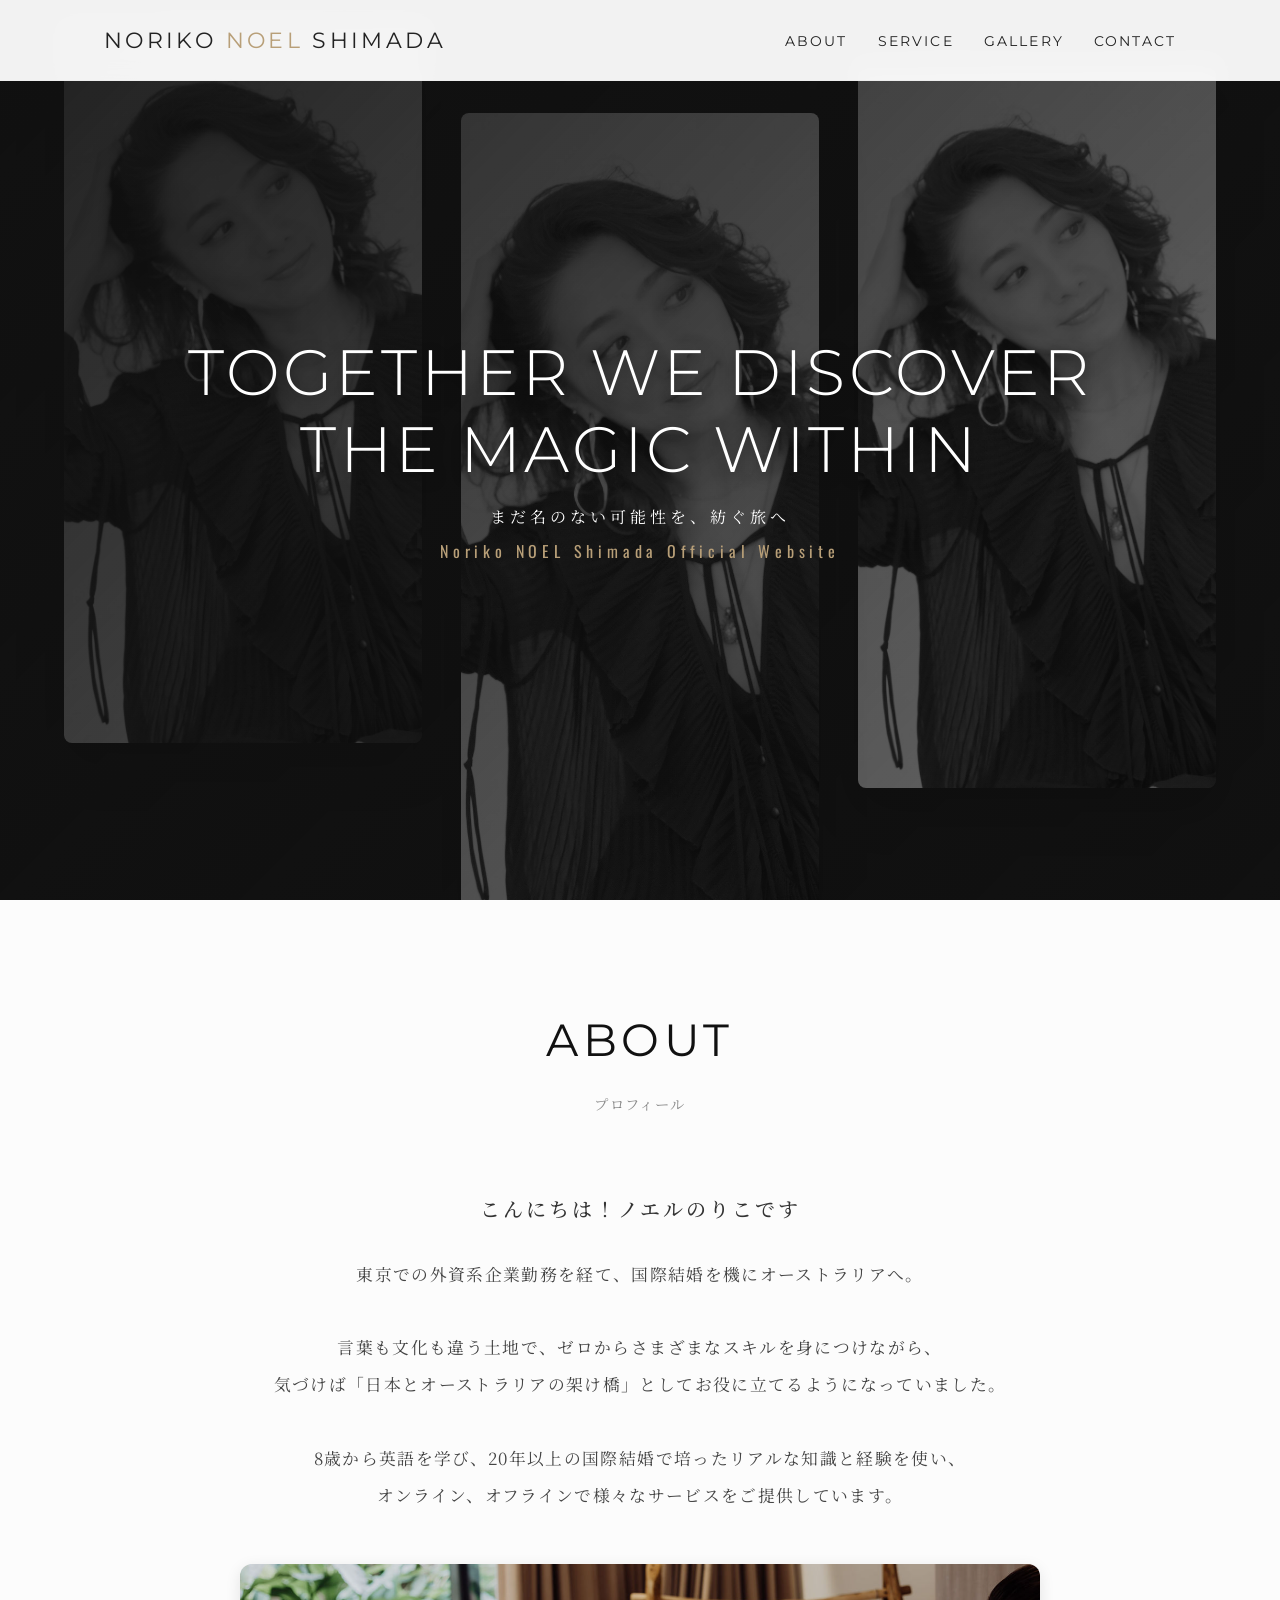
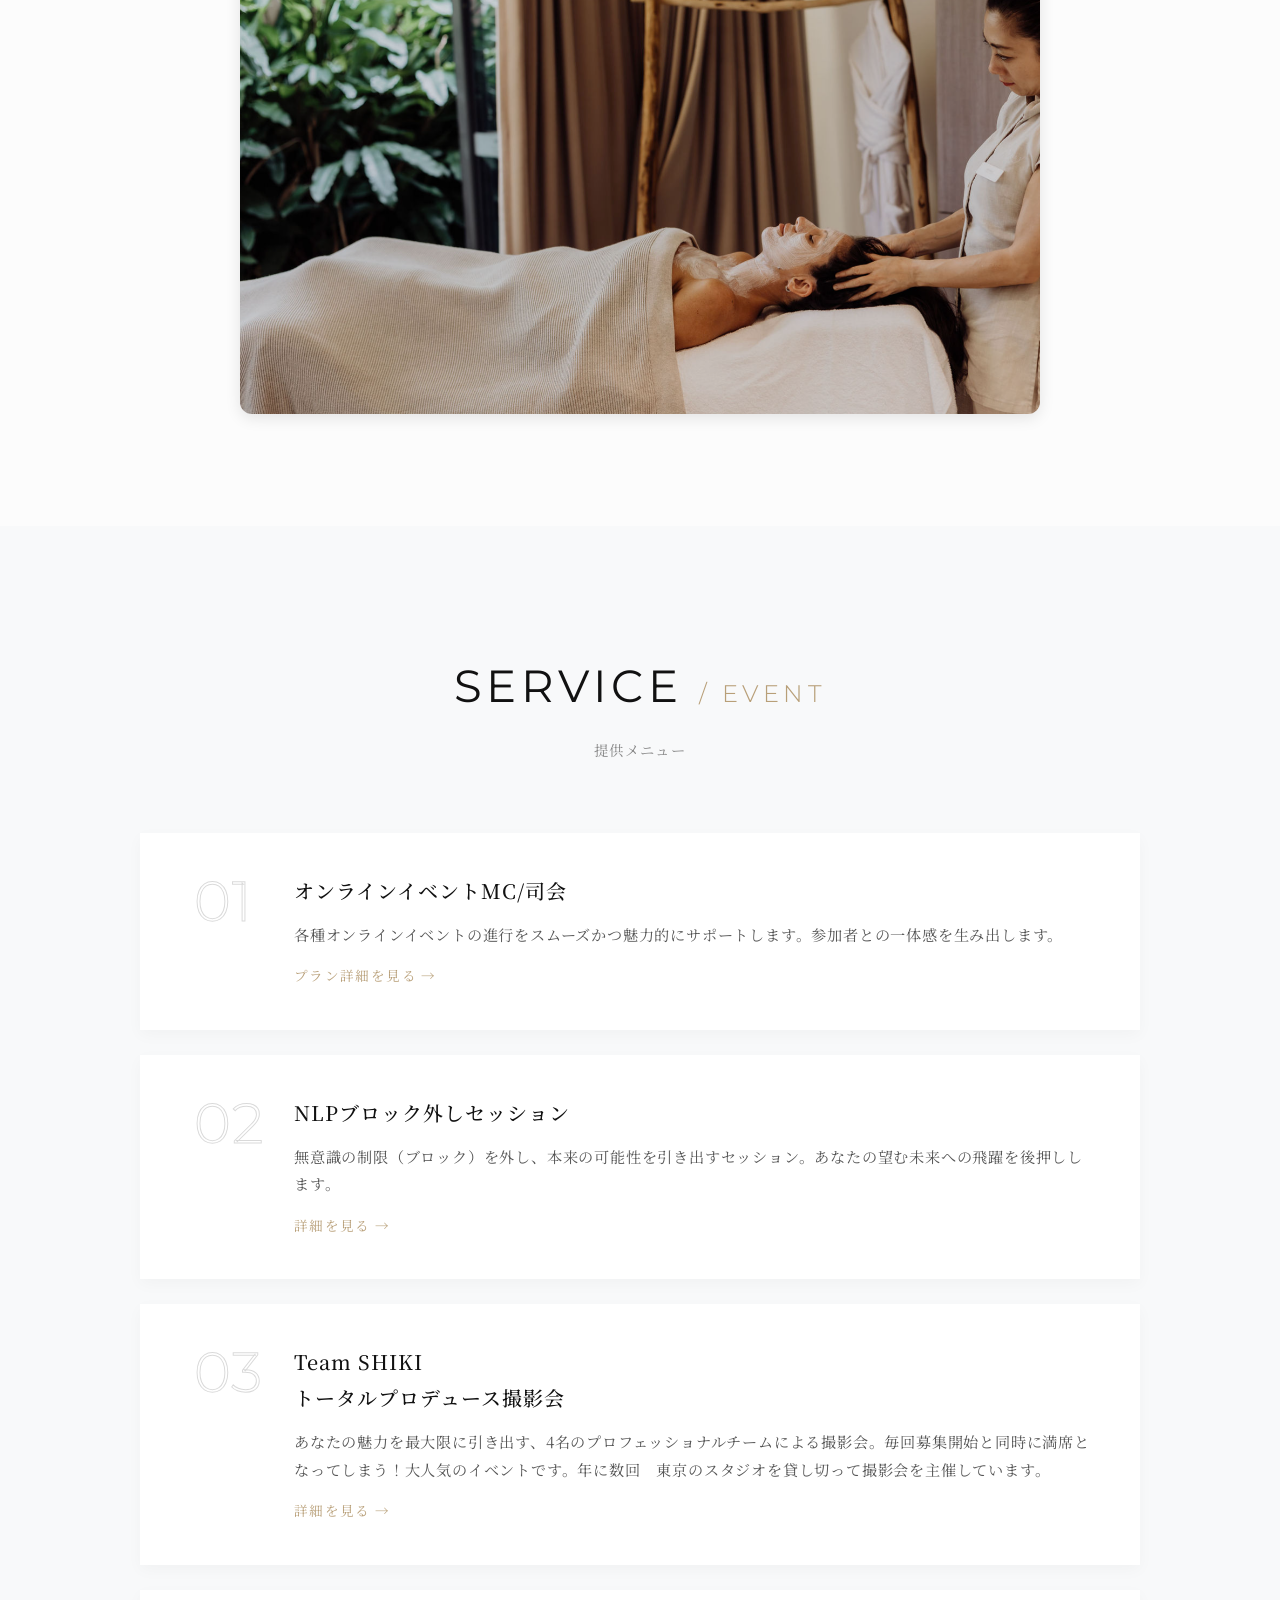
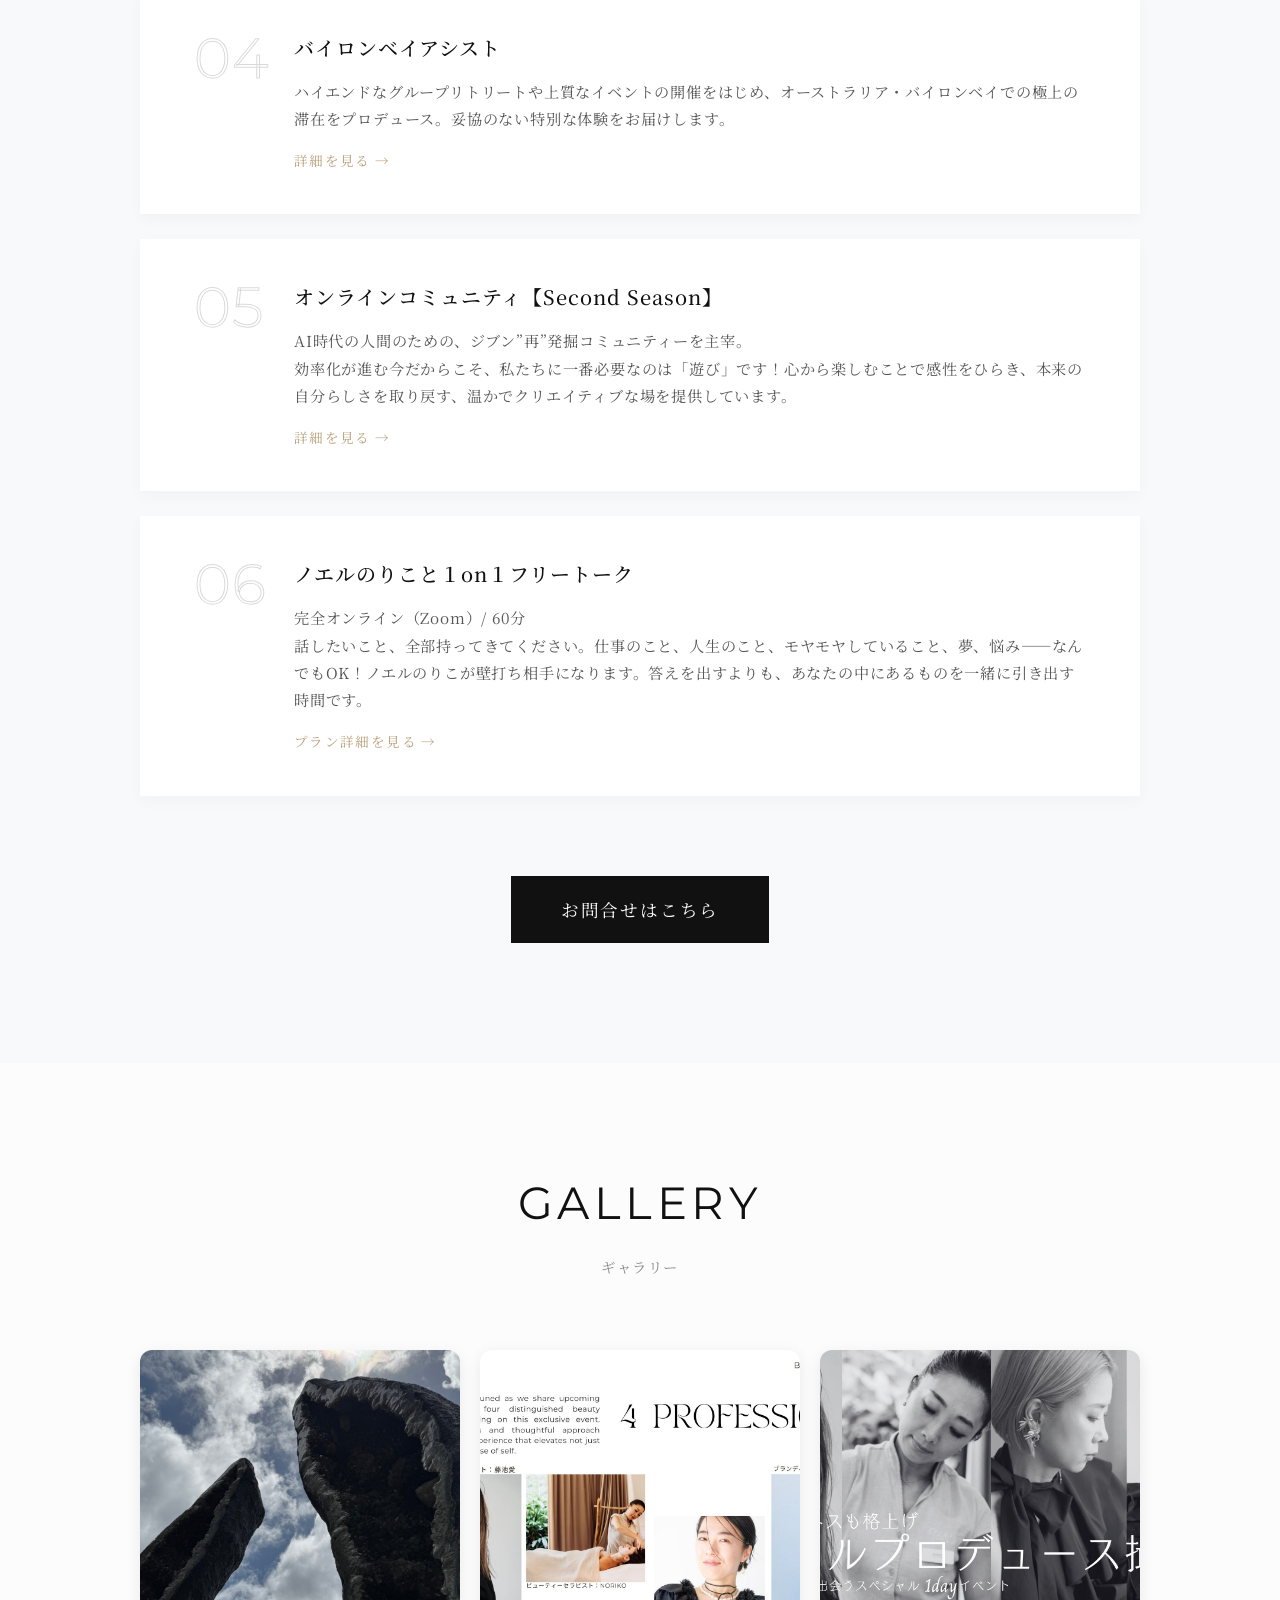
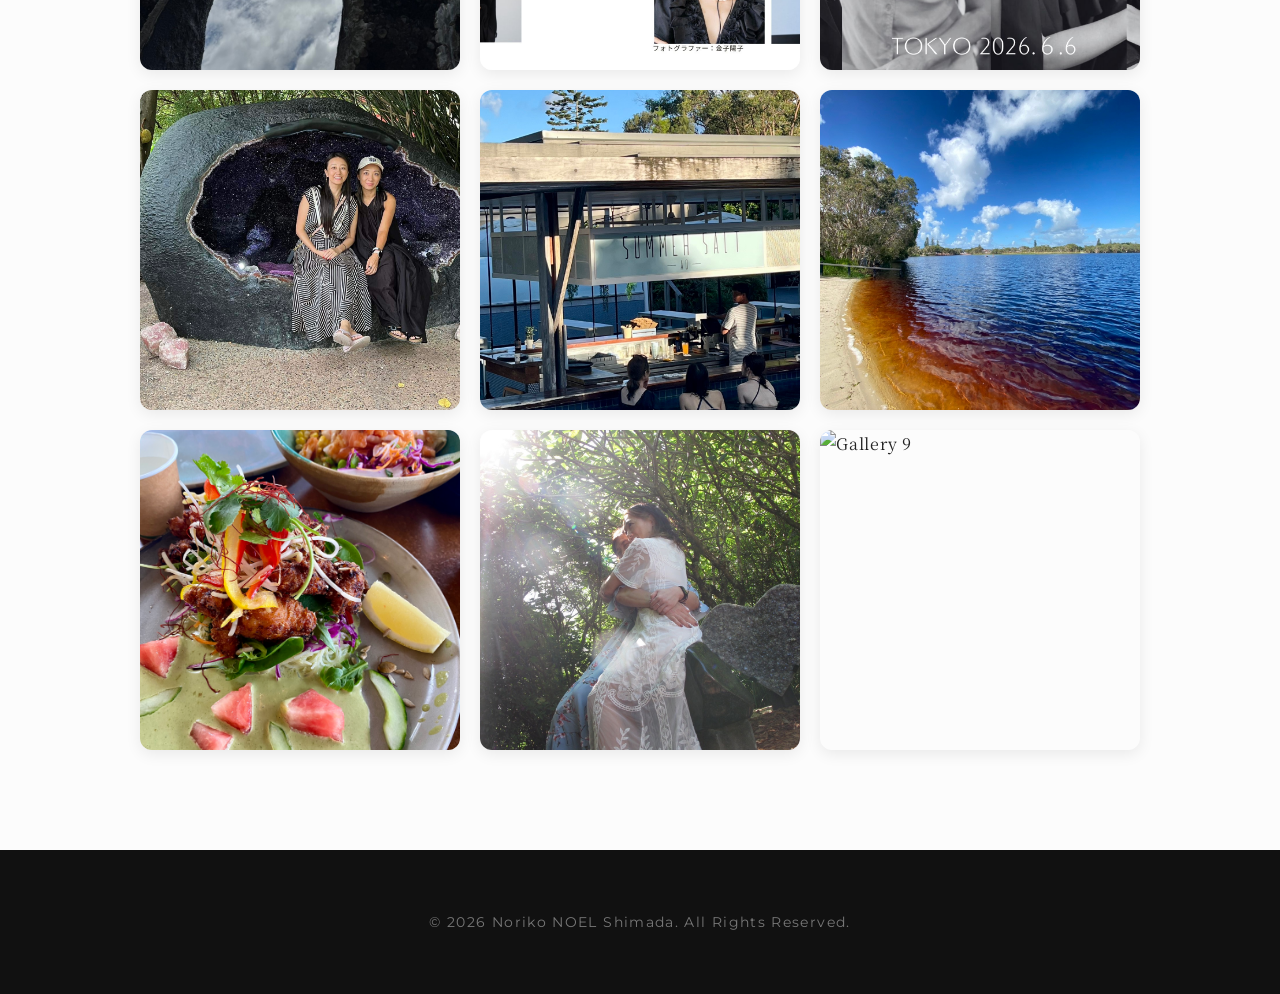
==== index.html @ 4a4e0fc4 "Initial commit for homepage" ====
<!DOCTYPE html>
<html lang="ja">

<head>
    <meta charset="UTF-8">
    <meta name="viewport" content="width=device-width, initial-scale=1.0">
    <title>Noriko NOEL Shimadaホームページ</title>
    <!-- Google Fonts: 凛とした細めのMontserrat & Noto Serif JP (明朝体) & Oswald -->
    <link rel="preconnect" href="https://fonts.googleapis.com">
    <link rel="preconnect" href="https://fonts.gstatic.com" crossorigin>
    <link
        href="https://fonts.googleapis.com/css2?family=Montserrat:wght@200;300;400;500&family=Noto+Serif+JP:wght@300;400;500&family=Oswald:wght@400;500&display=swap"
        rel="stylesheet">
    <link rel="stylesheet" href="style.css">
</head>

<body>
    <header class="header">
        <div class="header-inner">
            <h1 class="logo">Noriko <span>NOEL</span> Shimada</h1>
            <nav class="nav">
                <ul>
                    <li><a href="#about">ABOUT</a></li>
                    <li><a href="#service">SERVICE</a></li>
                    <li><a href="#gallery">GALLERY</a></li>
                    <li><a href="https://docs.google.com/forms/d/e/1FAIpQLScVpmdZPF_Erdcvixj4xyRTHIMr3SvXuLGlFi8fBOVjoL_6mA/viewform?usp=header"
                            target="_blank" rel="noopener noreferrer">CONTACT</a></li>
                </ul>
            </nav>
        </div>
    </header>

    <main>
        <!-- メインビジュアル -->
        <section class="hero">
            <div class="hero-images">
                <div class="hero-img img-1"><img src="images/1.jpg" alt="Visual 1"></div>
                <div class="hero-img img-2"><img src="images/1.jpg" alt="Visual 2"></div>
                <div class="hero-img img-3"><img src="images/1.jpg" alt="Visual 3"></div>
            </div>
            <div class="hero-overlay"></div>
            <div class="hero-content">
                <h2 class="hero-title">Together We Discover<br>the Magic Within</h2>
                <p class="hero-translation">まだ名のない可能性を、紡ぐ旅へ</p>
                <p class="hero-subtitle">Noriko NOEL Shimada Official Website</p>
            </div>
        </section>

        <!-- ABOUT -->
        <section id="about" class="section about" style="padding: 100px 0; background-color: #fcfcfc;">
            <div class="section-inner">
                <div class="section-header">
                    <h2 class="section-title">ABOUT</h2>
                    <p class="section-desc">プロフィール</p>
                </div>
                <div class="about-content"
                    style="max-width: 800px; margin: 0 auto; line-height: 2.2; text-align: center; font-size: 1.05rem; letter-spacing: 0.08em; color: #444;">
                    <h3
                        style="font-size: 1.25rem; font-weight: 500; margin-bottom: 25px; letter-spacing: 0.15em; color: #333;">
                        こんにちは！ノエルのりこです</h3>
                    <p>
                        東京での外資系企業勤務を経て、国際結婚を機にオーストラリアへ。<br><br>
                        言葉も文化も違う土地で、ゼロからさまざまなスキルを身につけながら、<br>
                        気づけば「日本とオーストラリアの架け橋」としてお役に立てるようになっていました。<br><br>
                        8歳から英語を学び、20年以上の国際結婚で培ったリアルな知識と経験を使い、<br>
                        オンライン、オフラインで様々なサービスをご提供しています。
                    </p>
                    <div class="about-image" style="margin-top: 50px;">
                        <img src="images/100.png" alt="ノエルのりこ プロフィール写真"
                            style="width: 100%; aspect-ratio: 16 / 9; object-fit: cover; border-radius: 12px; box-shadow: 0 4px 15px rgba(0,0,0,0.1);">
                    </div>
                </div>
            </div>
        </section>

        <!-- 提供メニュー -->
        <section id="service" class="section service">
            <div class="section-inner">
                <div class="section-header">
                    <h2 class="section-title">SERVICE <span>/ EVENT</span></h2>
                    <p class="section-desc">提供メニュー</p>
                </div>

                <div class="service-list">
                    <a href="service-mc.html" class="service-link">
                        <article class="service-item">
                            <div class="service-number">01</div>
                            <div class="service-body">
                                <h3 class="service-name">オンラインイベントMC/司会</h3>
                                <p class="service-text">各種オンラインイベントの進行をスムーズかつ魅力的にサポートします。参加者との一体感を生み出します。</p>
                                <span class="read-more">プラン詳細を見る &rarr;</span>
                            </div>
                        </article>
                    </a>

                    <a href="service-nlp.html" class="service-link">
                        <article class="service-item">
                            <div class="service-number">02</div>
                            <div class="service-body">
                                <h3 class="service-name">NLPブロック外しセッション</h3>
                                <p class="service-text">無意識の制限（ブロック）を外し、本来の可能性を引き出すセッション。あなたの望む未来への飛躍を後押しします。</p>
                                <span class="read-more">詳細を見る &rarr;</span>
                            </div>
                        </article>
                    </a>


                    <a href="service-photo.html" class="service-link">
                        <article class="service-item">
                            <div class="service-number">03</div>
                            <div class="service-body">
                                <h3 class="service-name">Team SHIKI<br>トータルプロデュース撮影会</h3>
                                <p class="service-text">
                                    あなたの魅力を最大限に引き出す、4名のプロフェッショナルチームによる撮影会。毎回募集開始と同時に満席となってしまう！大人気のイベントです。年に数回　東京のスタジオを貸し切って撮影会を主催しています。
                                </p>
                                <span class="read-more">詳細を見る &rarr;</span>
                            </div>
                        </article>
                    </a>

                    <a href="service-byronbay.html" class="service-link">
                        <article class="service-item">
                            <div class="service-number">04</div>
                            <div class="service-body">
                                <h3 class="service-name">バイロンベイアシスト</h3>
                                <p class="service-text">
                                    ハイエンドなグループリトリートや上質なイベントの開催をはじめ、オーストラリア・バイロンベイでの極上の滞在をプロデュース。妥協のない特別な体験をお届けします。</p>
                                <span class="read-more">詳細を見る &rarr;</span>
                            </div>
                        </article>
                    </a>

                    <a href="service-community.html" class="service-link">
                        <article class="service-item">
                            <div class="service-number">05</div>
                            <div class="service-body">
                                <h3 class="service-name">オンラインコミュニティ【Second Season】</h3>
                                <p class="service-text">
                                    AI時代の人間のための、ジブン”再”発掘コミュニティーを主宰。<br>効率化が進む今だからこそ、私たちに一番必要なのは「遊び」です！心から楽しむことで感性をひらき、本来の自分らしさを取り戻す、温かでクリエイティブな場を提供しています。
                                </p>
                                <span class="read-more">詳細を見る &rarr;</span>
                            </div>
                        </article>
                    </a>

                    <a href="service-freetalk.html" class="service-link">
                        <article class="service-item">
                            <div class="service-number">06</div>
                            <div class="service-body">
                                <h3 class="service-name">ノエルのりこと１on１フリートーク</h3>
                                <p class="service-text">完全オンライン（Zoom）/
                                    60分<br>話したいこと、全部持ってきてください。仕事のこと、人生のこと、モヤモヤしていること、夢、悩み——なんでもOK！ノエルのりこが壁打ち相手になります。答えを出すよりも、あなたの中にあるものを一緒に引き出す時間です。
                                </p>
                                <span class="read-more">プラン詳細を見る &rarr;</span>
                            </div>
                        </article>
                    </a>
                </div>

                <div class="contact-action" style="text-align: center; margin-top: 80px;">
                    <a href="https://docs.google.com/forms/d/e/1FAIpQLScVpmdZPF_Erdcvixj4xyRTHIMr3SvXuLGlFi8fBOVjoL_6mA/viewform?usp=header"
                        target="_blank" rel="noopener noreferrer"
                        style="display: inline-block; padding: 18px 50px; background-color: var(--primary-color); color: #fff; font-size: 1.1rem; letter-spacing: 0.1em; text-decoration: none; transition: opacity 0.3s ease;">
                        お問合せはこちら
                    </a>
                </div>
            </div>
        </section>

        <!-- GALLERY -->
        <section id="gallery" class="section gallery" style="padding: 100px 0; background-color: #fcfcfc;">
            <div class="section-inner">
                <div class="section-header">
                    <h2 class="section-title">GALLERY</h2>
                    <p class="section-desc">ギャラリー</p>
                </div>

                <style>
                    .gallery-grid {
                        display: grid;
                        grid-template-columns: repeat(auto-fill, minmax(280px, 1fr));
                        gap: 20px;
                        margin-top: 50px;
                    }

                    .gallery-item {
                        aspect-ratio: 1;
                        overflow: hidden;
                        border-radius: 12px;
                        box-shadow: 0 4px 15px rgba(0, 0, 0, 0.08);
                    }

                    .gallery-img {
                        width: 100%;
                        height: 100%;
                        object-fit: cover;
                        transition: transform 0.4s ease;
                    }

                    .gallery-item:hover .gallery-img {
                        transform: scale(1.05);
                    }
                </style>

                <div class="gallery-grid">
                    <div class="gallery-item"><img src="images/15.JPG" alt="Gallery 1" class="gallery-img"></div>
                    <div class="gallery-item"><img src="images/4.jpg" alt="Gallery 2" class="gallery-img"></div>
                    <div class="gallery-item"><img src="images/3.jpg" alt="Gallery 3" class="gallery-img"></div>
                    <div class="gallery-item"><img src="images/12.jpg" alt="Gallery 4" class="gallery-img"></div>
                    <div class="gallery-item"><img src="images/16.jpg" alt="Gallery 5" class="gallery-img"></div>
                    <div class="gallery-item"><img src="images/13.JPG" alt="Gallery 6" class="gallery-img"></div>
                    <div class="gallery-item"><img src="images/33.jpg" alt="Gallery 7" class="gallery-img"></div>
                    <div class="gallery-item"><img src="images/70.JPG" alt="Gallery 8" class="gallery-img"></div>
                    <div class="gallery-item"><img src="images/75.jpg" alt="Gallery 9" class="gallery-img"></div>
                </div>
            </div>
        </section>
    </main>

    <footer class="footer">
        <p class="copyright">&copy; 2026 Noriko NOEL Shimada. All Rights Reserved.</p>
    </footer>
</body>

</html>
---- style.css ----
:root {
    --primary-color: #111111;
    --secondary-color: #333333;
    --accent-color: #b89f78;
    /* エレガントなゴールド/ブロンズ */
    --bg-color: #ffffff;
    --bg-alt: #f8f9fa;
    --text-color: #222222;
    /* 細めで洗練されたフォント指定（明朝体） */
    --font-jp: 'Noto Serif JP', serif;
    --font-en: 'Montserrat', sans-serif;
}

* {
    margin: 0;
    padding: 0;
    box-sizing: border-box;
}

html {
    scroll-behavior: smooth;
}

body {
    font-family: var(--font-jp);
    color: var(--text-color);
    background-color: var(--bg-color);
    line-height: 1.8;
    letter-spacing: 0.05em;
    -webkit-font-smoothing: antialiased;
}

/* タイトルなどは細めで洗練された印象に */
h1,
h2,
h3,
h4,
h5,
h6 {
    font-weight: 400;
}

a {
    text-decoration: none;
    color: inherit;
    transition: all 0.3s ease;
}

/* Header */
.header {
    position: fixed;
    top: 0;
    left: 0;
    width: 100%;
    z-index: 100;
    background: rgba(255, 255, 255, 0.95);
    backdrop-filter: blur(10px);
    border-bottom: 1px solid #eeeeee;
    transition: all 0.3s ease;
}

.header-inner {
    display: flex;
    justify-content: space-between;
    align-items: center;
    padding: 20px 5%;
    max-width: 1200px;
    margin: 0 auto;
}

.logo {
    font-family: var(--font-en);
    font-size: 1.4rem;
    font-weight: 400;
    letter-spacing: 0.15em;
    text-transform: uppercase;
}

.logo span {
    color: var(--accent-color);
}

.nav ul {
    display: flex;
    list-style: none;
    gap: 30px;
}

.nav a {
    font-family: var(--font-en);
    font-size: 0.9rem;
    font-weight: 400;
    letter-spacing: 0.15em;
    position: relative;
}

.nav a::after {
    content: '';
    position: absolute;
    bottom: -5px;
    left: 0;
    width: 0;
    height: 1px;
    background-color: var(--accent-color);
    transition: width 0.3s ease;
}

.nav a:hover {
    color: var(--accent-color);
}

.nav a:hover::after {
    width: 100%;
}

/* Hero Section */
.hero {
    height: 100vh;
    display: flex;
    align-items: center;
    justify-content: center;
    position: relative;
    background-color: var(--primary-color);
    color: #ffffff;
    overflow: hidden;
}

/* 複数画像のアニメーション設定 */
.hero-images {
    position: absolute;
    top: 0;
    left: 0;
    width: 100%;
    height: 100%;
    z-index: 1;
    display: flex;
    justify-content: space-between;
    align-items: center;
    padding: 0 5%;
    gap: 3vw;
}

.hero-img {
    flex: 1;
    height: 80vh;
    border-radius: 8px;
    overflow: hidden;
    box-shadow: 0 20px 50px rgba(0, 0, 0, 0.4);
    opacity: 0;
    /* 読み込み時に下からふわっと出てきて、その後上下に漂うアニメーション */
    animation: floatIn 1.5s cubic-bezier(0.165, 0.84, 0.44, 1) forwards, floating 6s ease-in-out infinite alternate;
}

.hero-img img {
    width: 100%;
    height: 100%;
    object-fit: cover;
    transition: transform 0.6s ease;
}

.hero-img:hover img {
    transform: scale(1.05);
}

/* それぞれサイズや高さを変えて動きをバラバラにする */
.img-1 {
    margin-top: -15vh;
    animation-delay: 0.1s, 0.1s;
}

.img-2 {
    margin-top: 15vh;
    height: 90vh;
    animation-delay: 0.5s, 0.5s;
    z-index: 2;
}

.img-3 {
    margin-top: -5vh;
    animation-delay: 0.9s, 0.9s;
}

.hero-overlay {
    position: absolute;
    top: 0;
    left: 0;
    width: 100%;
    height: 100%;
    background: linear-gradient(135deg, rgba(17, 17, 17, 0.92) 0%, rgba(17, 17, 17, 0.4) 100%);
    z-index: 2;
    pointer-events: none;
}

@keyframes floatIn {
    0% {
        opacity: 0;
        transform: translateY(50px) scale(0.95);
    }

    100% {
        opacity: 0.7;
        transform: translateY(0) scale(1);
    }
}

@keyframes floating {
    0% {
        transform: translateY(0);
    }

    100% {
        transform: translateY(-30px);
    }
}

.hero-content {
    position: relative;
    z-index: 3;
    text-align: center;
    animation: fadeInUp 1.2s ease forwards 0.5s;
    opacity: 0;
}

@keyframes fadeInUp {
    from {
        opacity: 0;
        transform: translateY(30px);
    }

    to {
        opacity: 1;
        transform: translateY(0);
    }
}

.hero-title {
    font-family: var(--font-en);
    font-size: 4rem;
    font-weight: 300;
    line-height: 1.2;
    letter-spacing: 0.05em;
    margin-bottom: 15px;
    text-transform: uppercase;
    text-shadow: 0 5px 15px rgba(0, 0, 0, 0.4);
}

.hero-translation {
    font-family: var(--font-jp);
    font-size: 1rem;
    font-weight: 400;
    letter-spacing: 0.25em;
    color: #ffffff;
    margin-bottom: 5px;
}

.hero-subtitle {
    font-family: 'Oswald', sans-serif;
    font-size: 1rem;
    letter-spacing: 0.3em;
    font-weight: 400;
    color: var(--accent-color);
}

/* Sections */
.section {
    padding: 120px 5%;
}

.section-inner {
    max-width: 1000px;
    margin: 0 auto;
}

.section-header {
    text-align: center;
    margin-bottom: 70px;
}

.section-title {
    font-family: var(--font-en);
    font-size: 2.8rem;
    color: var(--primary-color);
    letter-spacing: 0.1em;
    margin-bottom: 10px;
}

.section-title span {
    color: var(--accent-color);
    font-size: 1.5rem;
    font-weight: 300;
}

.section-desc {
    font-size: 0.9rem;
    color: #888;
    letter-spacing: 0.1em;
}

/* Service List */
.service {
    background-color: var(--bg-alt);
}

.service-list {
    display: flex;
    flex-direction: column;
    gap: 25px;
}

.service-item {
    background: #ffffff;
    padding: 40px 50px;
    /* シャープでかっこいいデザイン（角ばらせる） */
    border-radius: 0;
    border-left: 4px solid transparent;
    display: flex;
    align-items: flex-start;
    gap: 40px;
    transition: all 0.4s cubic-bezier(0.165, 0.84, 0.44, 1);
    box-shadow: 0 5px 15px rgba(0, 0, 0, 0.03);
}

.service-item:hover {
    transform: translateX(10px);
    box-shadow: 0 15px 30px rgba(0, 0, 0, 0.08);
    border-left-color: var(--accent-color);
}

.service-number {
    font-family: var(--font-en);
    font-size: 3.5rem;
    font-weight: 300;
    line-height: 1;
    color: transparent;
    -webkit-text-stroke: 1px rgba(0, 0, 0, 0.15);
    width: 60px;
    flex-shrink: 0;
    transition: all 0.4s ease;
}

.service-item:hover .service-number {
    -webkit-text-stroke: 1px var(--accent-color);
    color: rgba(184, 159, 120, 0.1);
}

.service-body {
    flex: 1;
}

.service-name {
    font-size: 1.25rem;
    color: var(--primary-color);
    margin-bottom: 12px;
    font-weight: 500;
    letter-spacing: 0.05em;
}

.service-text {
    font-size: 0.95rem;
    color: #555;
    line-height: 1.8;
}

/* Footer */
.footer {
    background-color: var(--primary-color);
    color: #ffffff;
    padding: 60px 5%;
    text-align: center;
}

.copyright {
    font-family: var(--font-en);
    font-size: 0.85rem;
    letter-spacing: 0.1em;
    color: #777;
}

/* -----------------------------
   Subpage / Service Details
   ----------------------------- */
.subpage {
    background-color: var(--bg-alt);
}

.page-content {
    padding-top: 100px;
}

.page-header {
    background-color: var(--primary-color);
    color: #fff;
    padding: 80px 5% 60px;
    text-align: center;
}

.page-title {
    font-family: var(--font-en);
    font-size: 2.5rem;
    letter-spacing: 0.1em;
    margin-bottom: 10px;
}

.page-subtitle {
    font-family: var(--font-jp);
    font-size: 1.1rem;
    color: var(--accent-color);
    letter-spacing: 0.1em;
}

/* Service Link (index) */
.service-link {
    display: block;
    color: inherit;
}

.service-link .service-item {
    cursor: pointer;
}

.read-more {
    display: inline-block;
    margin-top: 15px;
    font-size: 0.85rem;
    color: var(--accent-color);
    letter-spacing: 0.1em;
    transition: transform 0.3s ease;
}

.service-link:hover .read-more {
    transform: translateX(5px);
}

/* Plan Cards */
.plan-section {
    padding: 80px 5%;
}

.plan-inner {
    max-width: 1100px;
    margin: 0 auto;
}

.plan-grid {
    display: grid;
    grid-template-columns: repeat(auto-fit, minmax(300px, 1fr));
    gap: 30px;
    margin-bottom: 60px;
}

.plan-card {
    background: #fff;
    padding: 40px 30px;
    border: 1px solid #eee;
    text-align: center;
    position: relative;
    transition: transform 0.3s ease;
}

.plan-card:hover {
    transform: translateY(-5px);
    box-shadow: 0 15px 30px rgba(0, 0, 0, 0.05);
}

.plan-card.popular {
    border-top: 4px solid var(--accent-color);
    box-shadow: 0 10px 25px rgba(0, 0, 0, 0.05);
    transform: scale(1.02);
}

.plan-card.popular:hover {
    transform: scale(1.02) translateY(-5px);
}

.plan-badge {
    position: absolute;
    top: -14px;
    left: 50%;
    transform: translateX(-50%);
    background: var(--accent-color);
    color: #fff;
    font-family: var(--font-en);
    font-size: 0.75rem;
    padding: 4px 15px;
    letter-spacing: 0.1em;
}

.plan-icon {
    font-size: 2.5rem;
    margin-bottom: 10px;
}

.plan-name {
    font-family: var(--font-en);
    font-size: 1.8rem;
    color: var(--primary-color);
    margin-bottom: 5px;
}

.plan-name span {
    font-family: var(--font-jp);
    font-size: 1rem;
    font-weight: 300;
}

.plan-desc {
    font-size: 0.85rem;
    color: #666;
    margin-bottom: 20px;
}

.plan-price {
    font-family: var(--font-en);
    font-size: 2.5rem;
    color: var(--accent-color);
    margin-bottom: 30px;
    padding-bottom: 30px;
    border-bottom: 1px solid #eee;
}

.plan-features {
    list-style: none;
    text-align: left;
}

.plan-features li {
    font-size: 0.9rem;
    color: #444;
    margin-bottom: 15px;
    padding-left: 20px;
    position: relative;
}

.plan-features li::before {
    content: '✓';
    position: absolute;
    left: 0;
    color: var(--accent-color);
}

.plan-extra {
    background: #fff;
    padding: 50px;
    border: 1px solid #eee;
    margin-bottom: 60px;
}

.extra-box {
    margin-bottom: 40px;
}

.extra-box:last-child {
    margin-bottom: 0;
}

.extra-box h3 {
    font-size: 1.2rem;
    color: var(--primary-color);
    margin-bottom: 15px;
    padding-left: 15px;
    border-left: 3px solid var(--accent-color);
}

.extra-box p {
    font-size: 0.95rem;
    color: #555;
    line-height: 1.8;
}

.options ul {
    list-style: none;
}

.options li {
    display: flex;
    justify-content: space-between;
    padding: 15px 0;
    border-bottom: 1px dotted #ccc;
    font-size: 0.95rem;
    color: #444;
}

.options li .price {
    font-family: var(--font-en);
    color: var(--accent-color);
    font-weight: 500;
}

.btn-back {
    display: inline-block;
    padding: 15px 40px;
    background: var(--primary-color);
    color: #fff;
    letter-spacing: 0.1em;
    font-size: 0.9rem;
    text-align: center;
}

.btn-back:hover {
    background: var(--secondary-color);
    color: #fff;
}

.back-link {
    text-align: center;
}

/* Media Queries */
/* Material Symbols Outlined Customization */
.material-symbols-outlined {
    font-size: inherit;
    font-variation-settings:
    'FILL' 0,
    'wght' 200,
    'GRAD' 0,
    'opsz' 48;
    color: var(--accent-color);
}

@media (max-width: 768px) {
    .header-inner {
        flex-direction: column;
        gap: 15px;
    }

    .hero-title {
        font-size: 2.8rem;
    }

    .service-item {
        flex-direction: column;
        gap: 20px;
        padding: 30px;
    }

    .service-number {
        font-size: 2.5rem;
        width: auto;
    }

    .service-item:hover {
        transform: translateY(-5px);
    }
}

/* -----------------------------
   NLP Page Extra Styles
   ----------------------------- */
.intro-box {
    text-align: center;
    background: #fff;
    padding: 60px 40px;
    border: 1px solid #eee;
    margin-bottom: 70px;
    box-shadow: 0 10px 30px rgba(0, 0, 0, 0.02);
}

.intro-tag {
    font-family: var(--font-jp);
    color: var(--accent-color);
    font-size: 1.1rem;
    font-weight: 500;
    margin-bottom: 20px;
    letter-spacing: 0.1em;
}

.intro-text {
    font-size: 1.05rem;
    line-height: 2;
    color: #444;
}

.intro-text strong {
    font-size: 1.15rem;
    color: var(--primary-color);
    font-weight: 500;
}

.section-title-sub {
    text-align: center;
    font-family: var(--font-jp);
    font-size: 1.6rem;
    color: var(--primary-color);
    margin-bottom: 40px;
    letter-spacing: 0.1em;
}

.step-grid {
    display: grid;
    grid-template-columns: repeat(auto-fit, minmax(280px, 1fr));
    gap: 30px;
    margin-bottom: 80px;
}

.step-card {
    background: #fff;
    padding: 40px 30px;
    border-top: 3px solid var(--accent-color);
    box-shadow: 0 10px 30px rgba(0, 0, 0, 0.03);
    transition: transform 0.3s ease;
}

.step-card:hover {
    transform: translateY(-5px);
}

.step-number {
    font-family: var(--font-en);
    font-size: 3.5rem;
    color: transparent;
    -webkit-text-stroke: 1px var(--accent-color);
    line-height: 1;
    margin-bottom: 20px;
}

.step-card h4 {
    font-size: 1.15rem;
    color: var(--primary-color);
    margin-bottom: 15px;
    font-weight: 500;
    letter-spacing: 0.05em;
}

.step-card p {
    font-size: 0.95rem;
    color: #666;
    line-height: 1.8;
}
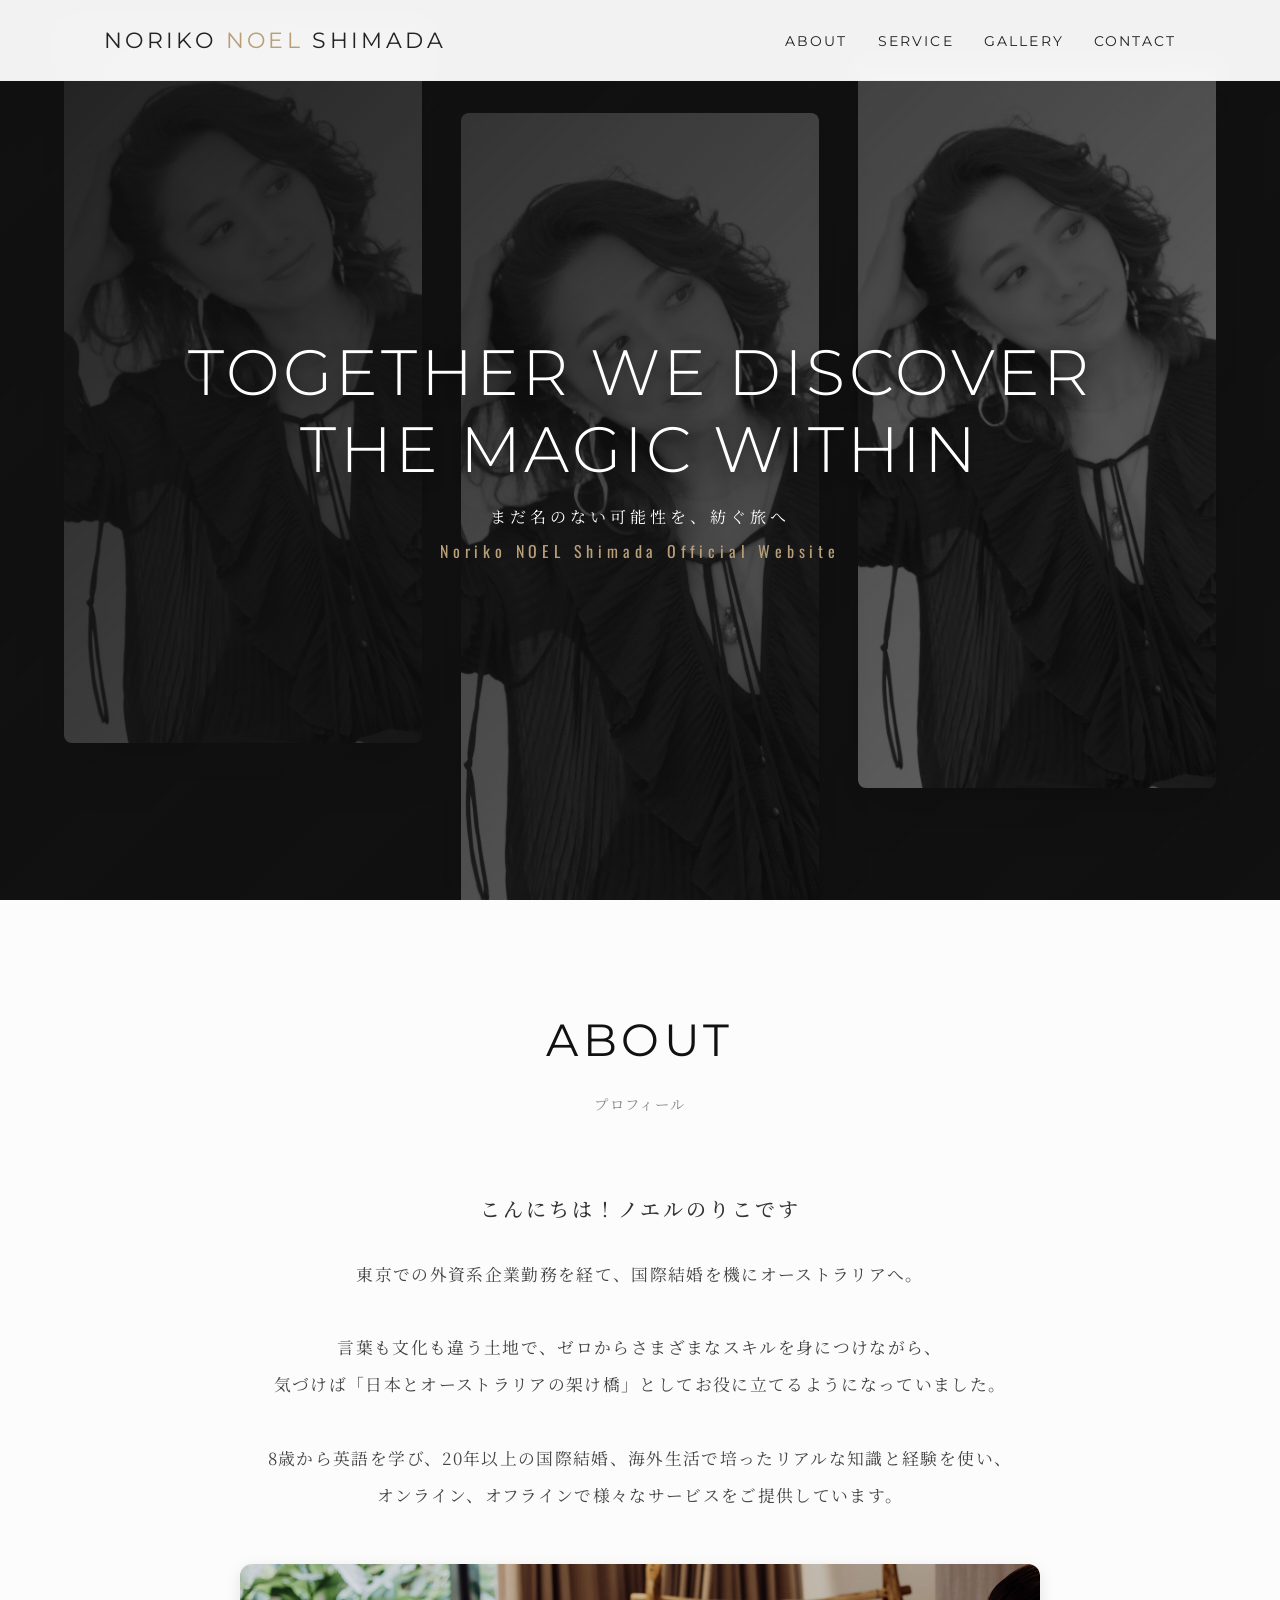
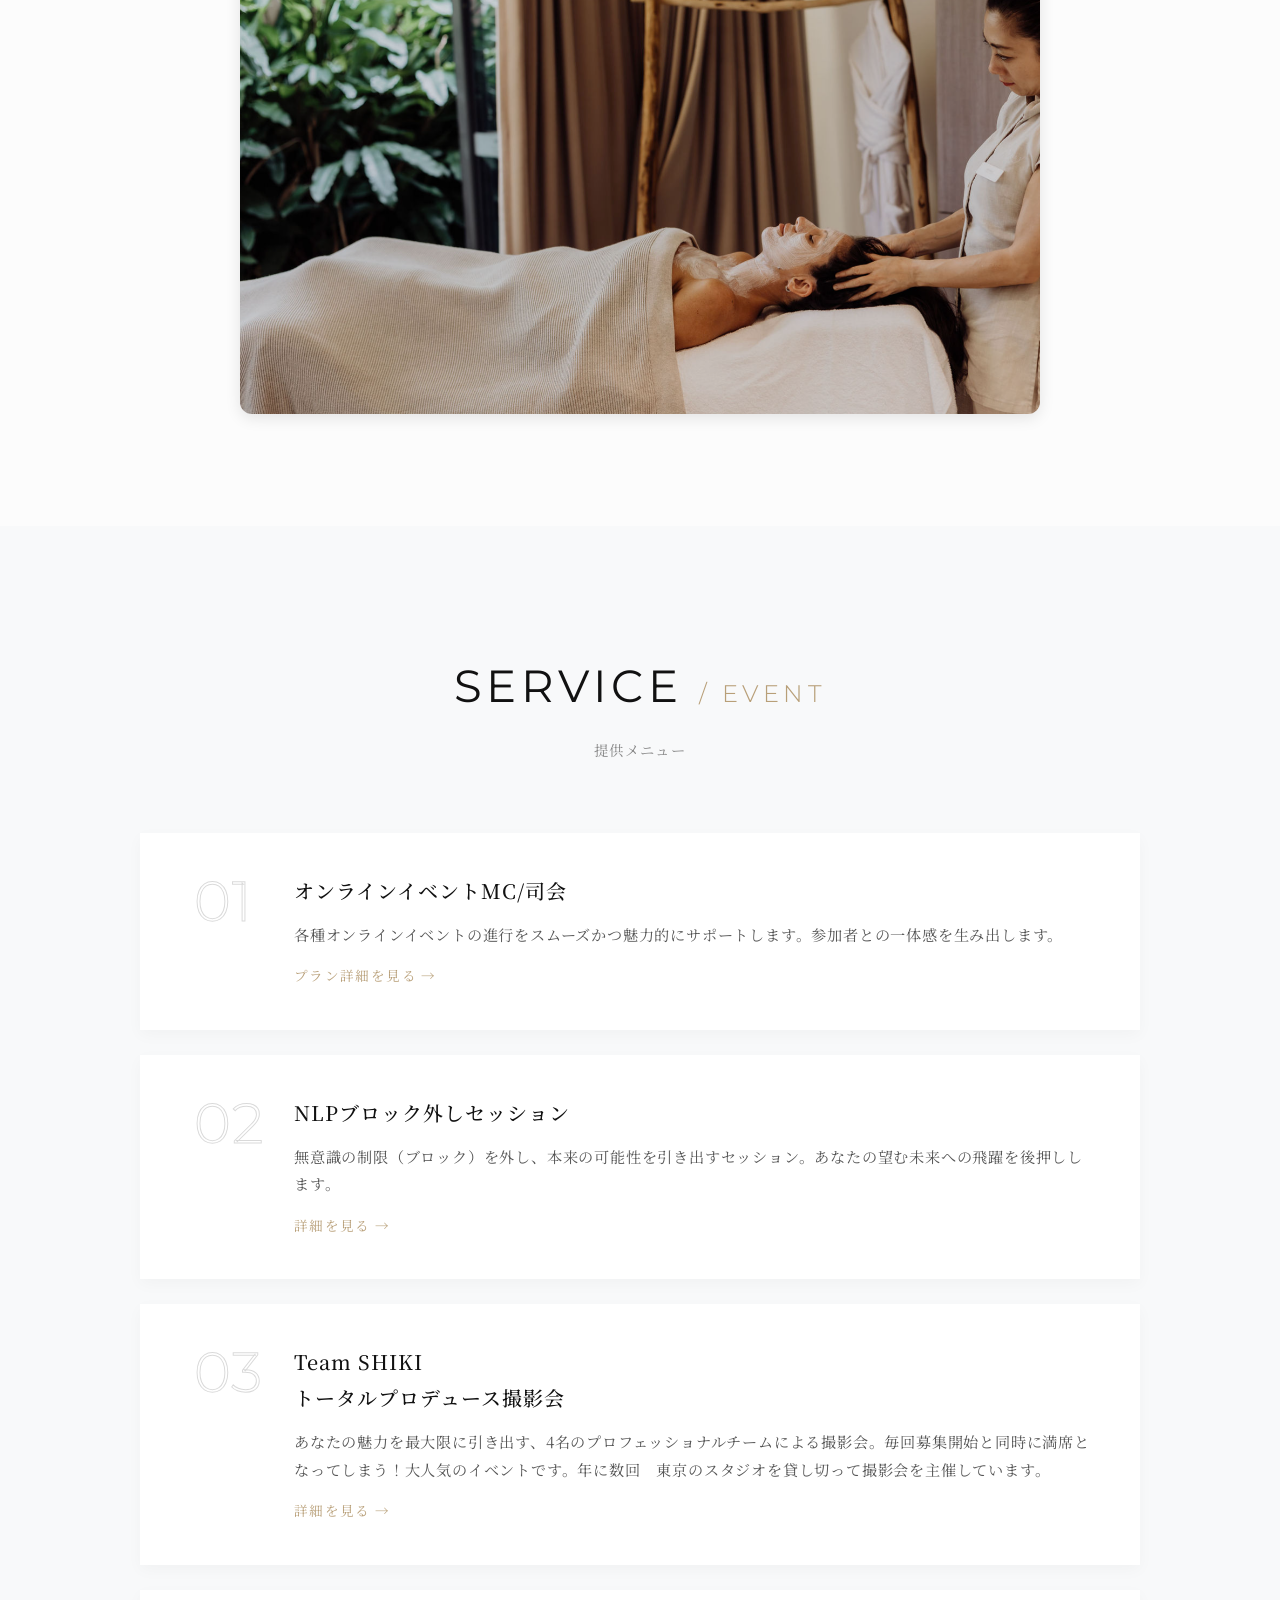
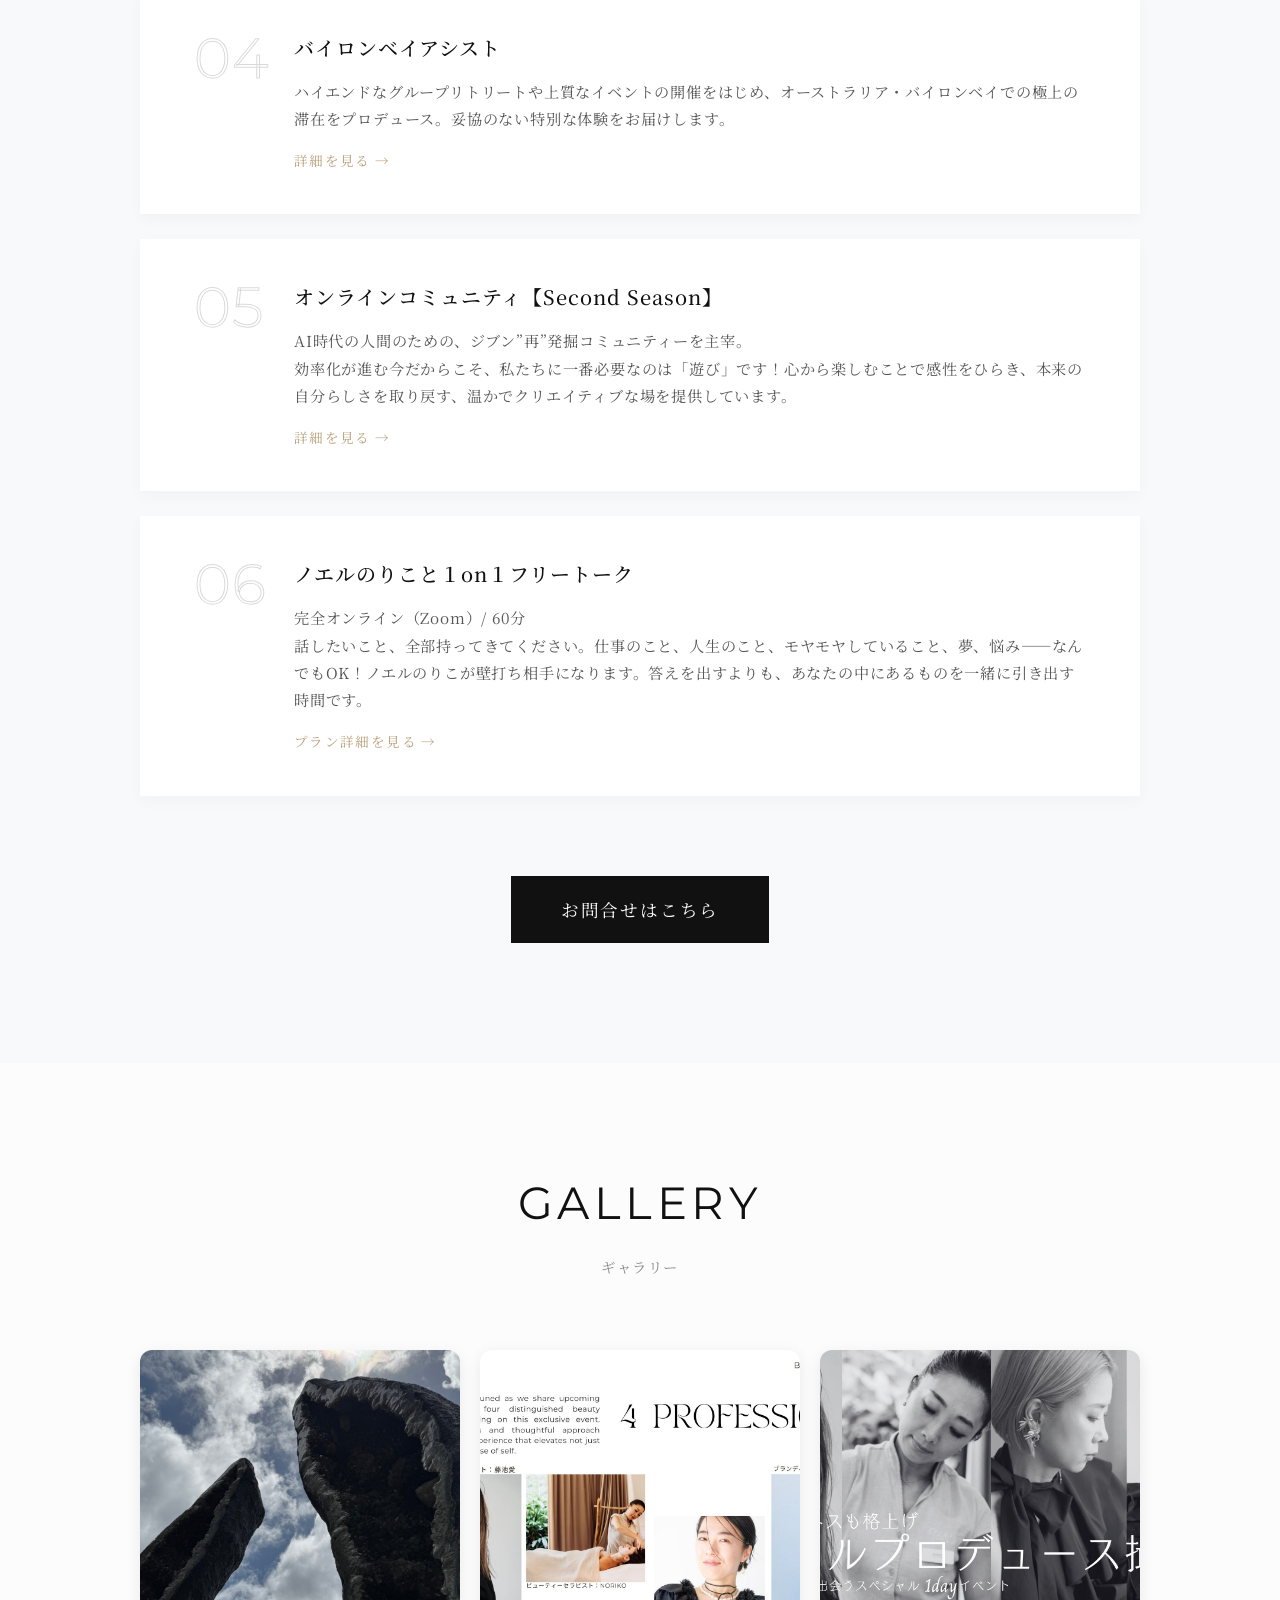
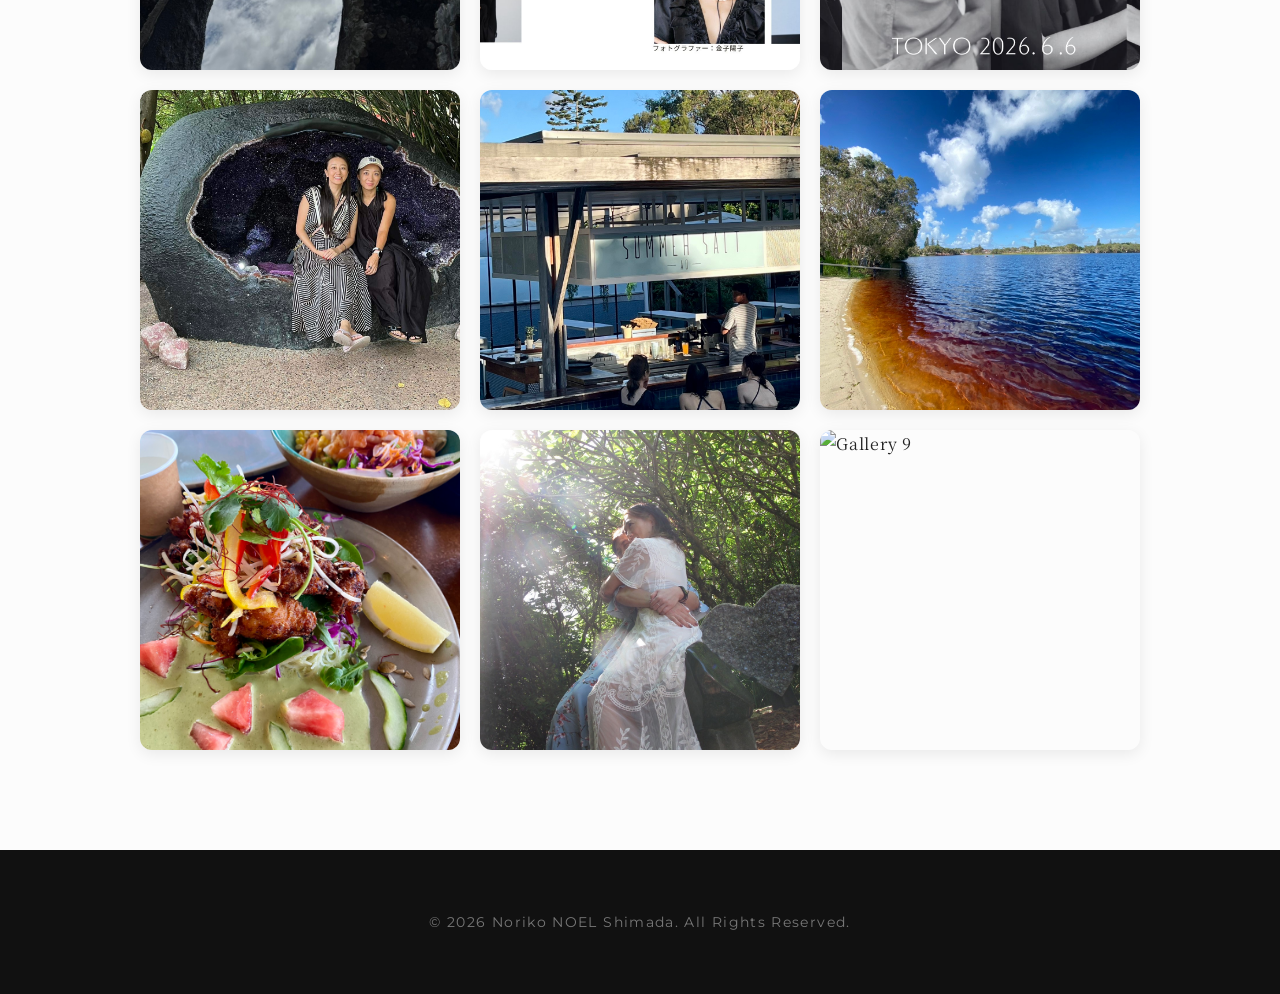
==== commit 50cc3daf: "Update profile text with 海外生活" ====
--- a/index.html
+++ b/index.html
@@ -62,7 +62,7 @@
                         東京での外資系企業勤務を経て、国際結婚を機にオーストラリアへ。<br><br>
                         言葉も文化も違う土地で、ゼロからさまざまなスキルを身につけながら、<br>
                         気づけば「日本とオーストラリアの架け橋」としてお役に立てるようになっていました。<br><br>
-                        8歳から英語を学び、20年以上の国際結婚で培ったリアルな知識と経験を使い、<br>
+                        8歳から英語を学び、20年以上の国際結婚、海外生活で培ったリアルな知識と経験を使い、<br>
                         オンライン、オフラインで様々なサービスをご提供しています。
                     </p>
                     <div class="about-image" style="margin-top: 50px;">
--- a/style.css
+++ b/style.css
@@ -217,19 +217,20 @@
     position: relative;
     z-index: 3;
     text-align: center;
-    animation: fadeInUp 1.2s ease forwards 0.5s;
-    opacity: 0;
-}
-
-@keyframes fadeInUp {
+}
+
+/* プレミアムなテキストアニメーション */
+@keyframes textFadeInUp {
     from {
         opacity: 0;
         transform: translateY(30px);
+        filter: blur(10px);
     }
 
     to {
         opacity: 1;
         transform: translateY(0);
+        filter: blur(0);
     }
 }
 
@@ -242,6 +243,8 @@
     margin-bottom: 15px;
     text-transform: uppercase;
     text-shadow: 0 5px 15px rgba(0, 0, 0, 0.4);
+    opacity: 0;
+    animation: textFadeInUp 1.2s cubic-bezier(0.2, 0.8, 0.2, 1) forwards 0.6s;
 }
 
 .hero-translation {
@@ -251,6 +254,8 @@
     letter-spacing: 0.25em;
     color: #ffffff;
     margin-bottom: 5px;
+    opacity: 0;
+    animation: textFadeInUp 1.2s cubic-bezier(0.2, 0.8, 0.2, 1) forwards 0.9s;
 }
 
 .hero-subtitle {
@@ -259,6 +264,8 @@
     letter-spacing: 0.3em;
     font-weight: 400;
     color: var(--accent-color);
+    opacity: 0;
+    animation: textFadeInUp 1.2s cubic-bezier(0.2, 0.8, 0.2, 1) forwards 1.2s;
 }
 
 /* Sections */
@@ -610,10 +617,10 @@
 .material-symbols-outlined {
     font-size: inherit;
     font-variation-settings:
-    'FILL' 0,
-    'wght' 200,
-    'GRAD' 0,
-    'opsz' 48;
+        'FILL' 0,
+        'wght' 200,
+        'GRAD' 0,
+        'opsz' 48;
     color: var(--accent-color);
 }
 
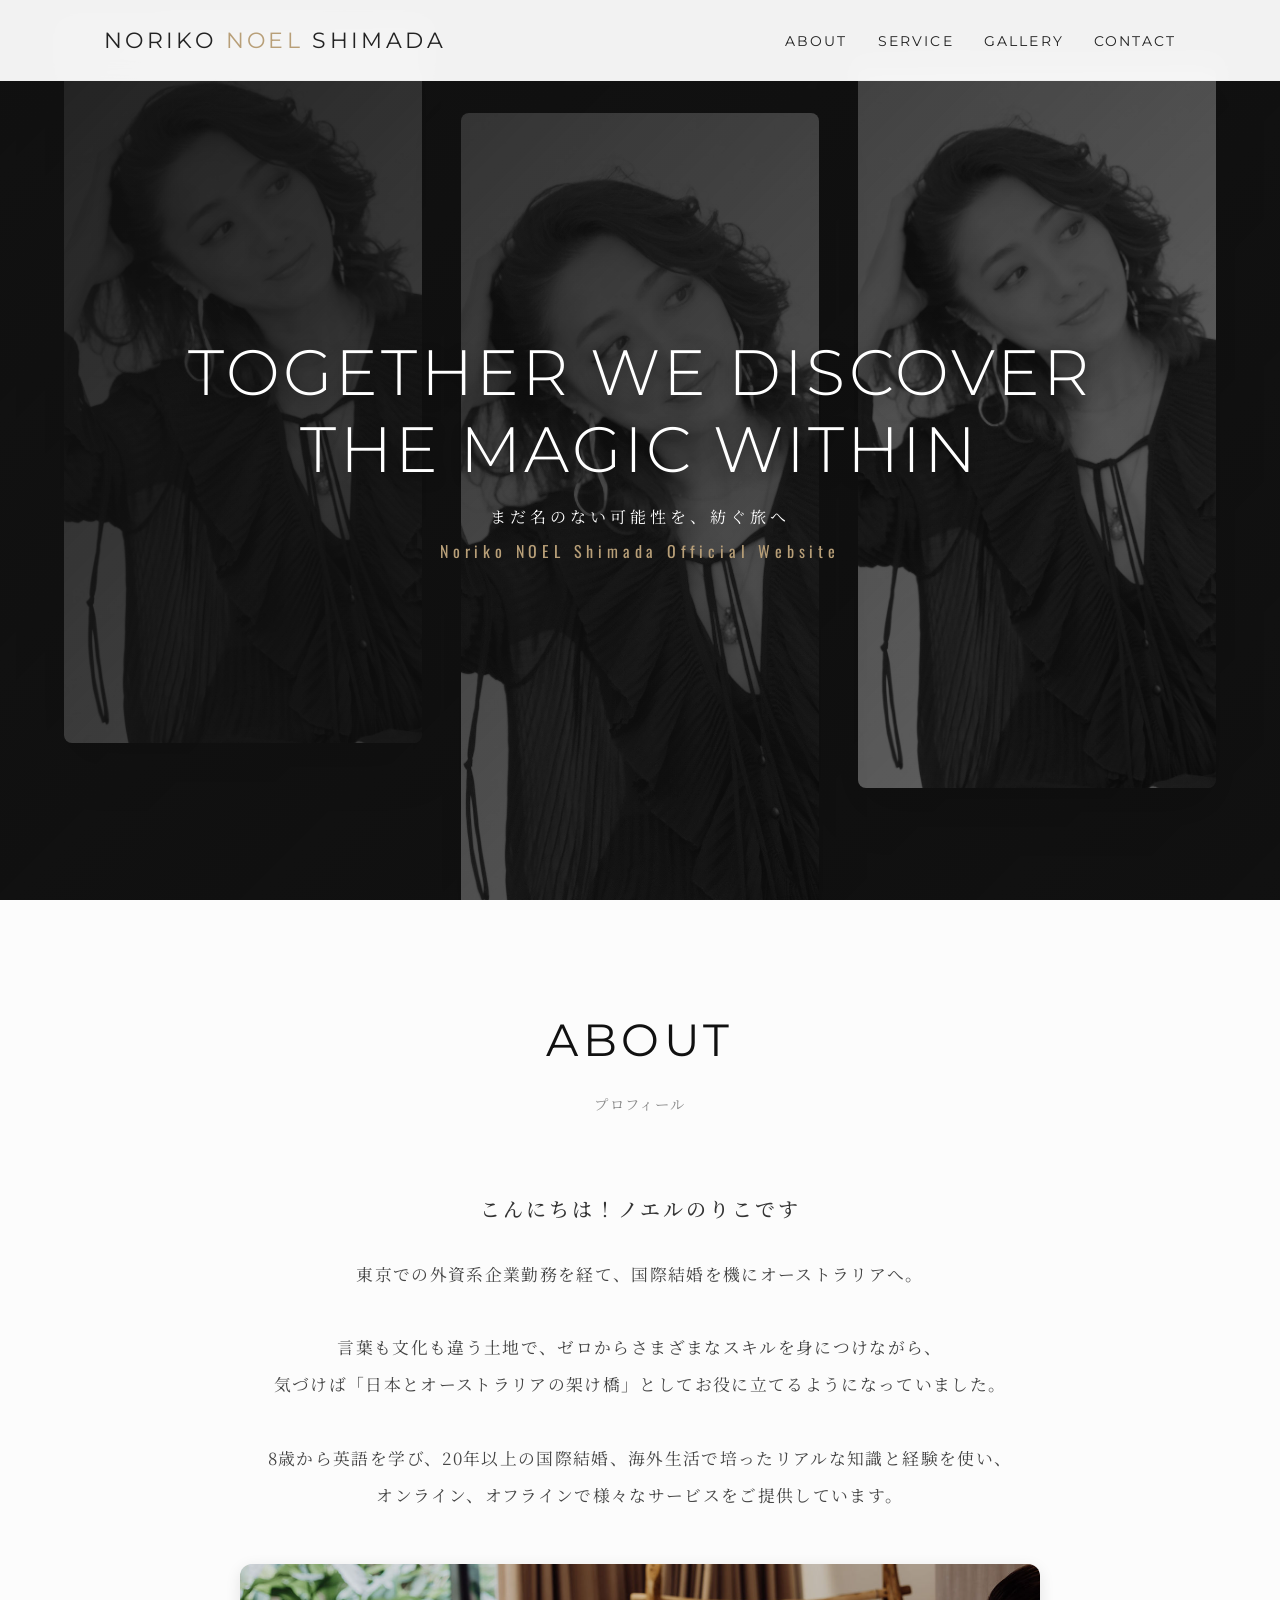
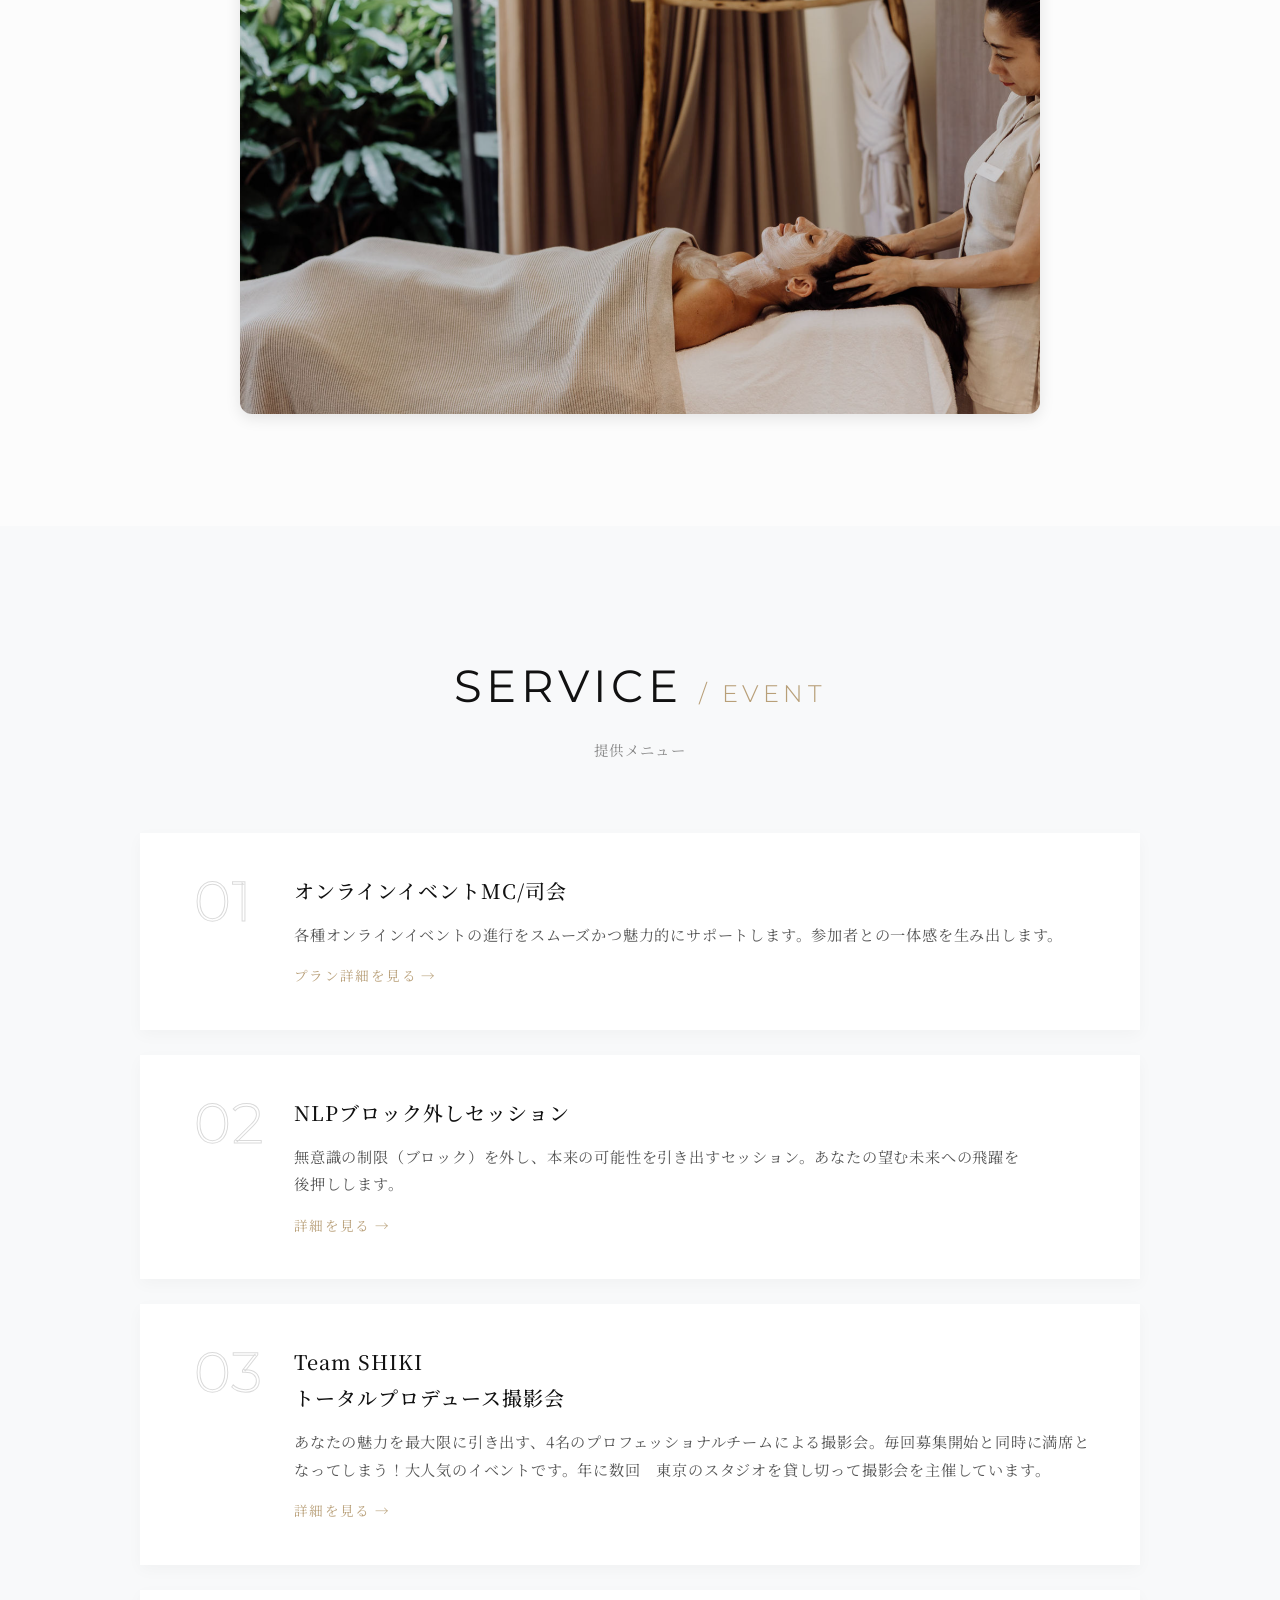
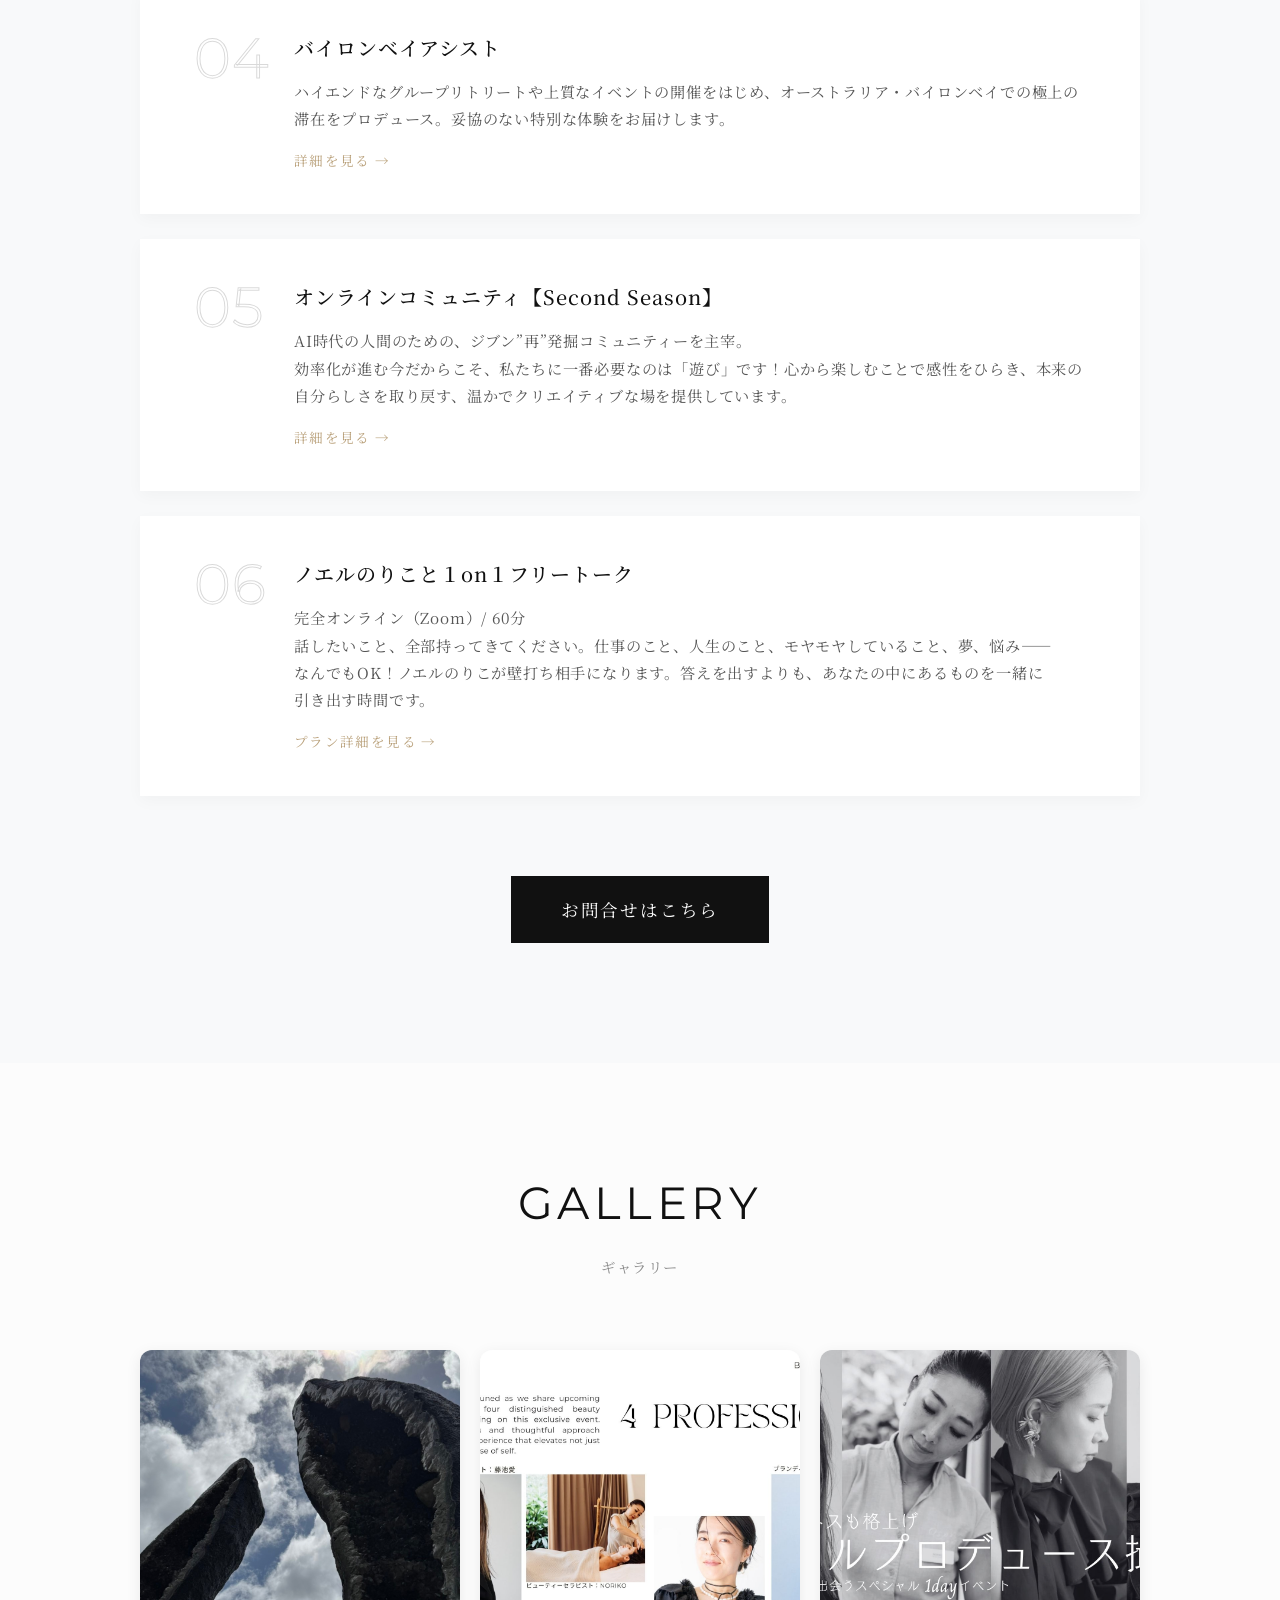
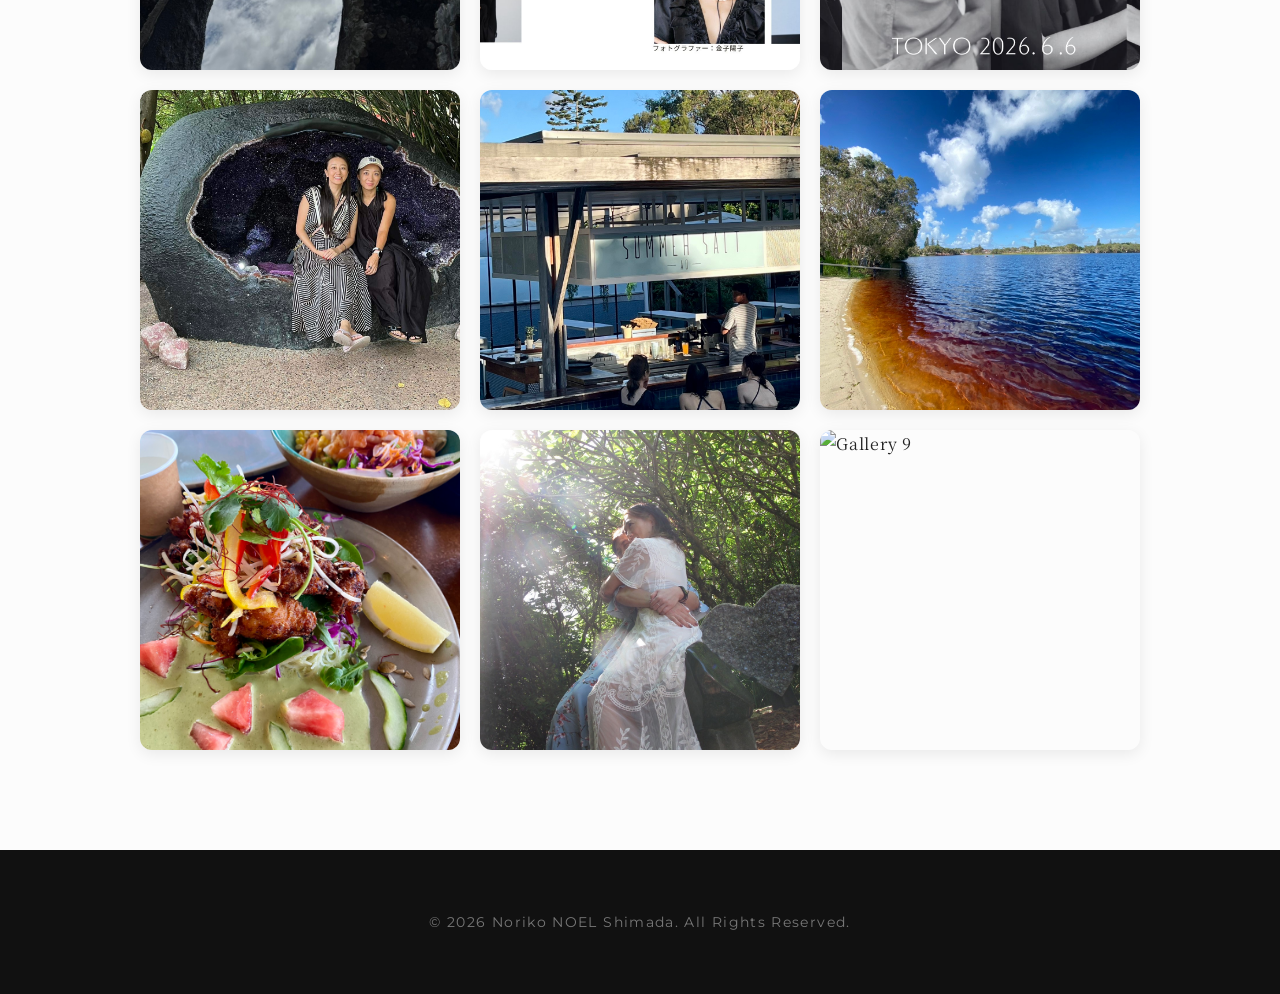
==== commit 9567986f: "Fix mid-word text breaking using auto-phrase and inline-block" ====
--- a/index.html
+++ b/index.html
@@ -41,7 +41,7 @@
             <div class="hero-overlay"></div>
             <div class="hero-content">
                 <h2 class="hero-title">Together We Discover<br>the Magic Within</h2>
-                <p class="hero-translation">まだ名のない可能性を、紡ぐ旅へ</p>
+                <p class="hero-translation"><span class="ib">まだ名のない可能性を、</span><span class="ib">紡ぐ旅へ</span></p>
                 <p class="hero-subtitle">Noriko NOEL Shimada Official Website</p>
             </div>
         </section>
@@ -59,11 +59,14 @@
                         style="font-size: 1.25rem; font-weight: 500; margin-bottom: 25px; letter-spacing: 0.15em; color: #333;">
                         こんにちは！ノエルのりこです</h3>
                     <p>
-                        東京での外資系企業勤務を経て、国際結婚を機にオーストラリアへ。<br><br>
-                        言葉も文化も違う土地で、ゼロからさまざまなスキルを身につけながら、<br>
-                        気づけば「日本とオーストラリアの架け橋」としてお役に立てるようになっていました。<br><br>
-                        8歳から英語を学び、20年以上の国際結婚、海外生活で培ったリアルな知識と経験を使い、<br>
-                        オンライン、オフラインで様々なサービスをご提供しています。
+                        <span class="ib">東京での外資系企業勤務を経て、</span><span class="ib">国際結婚を機にオーストラリアへ。</span><br><br>
+                        <span class="ib">言葉も文化も違う土地で、</span><span class="ib">ゼロからさまざまな</span><span
+                            class="ib">スキルを身につけながら、</span><br class="br-pc">
+                        <span class="ib">気づけば「日本とオーストラリアの架け橋」として</span><span class="ib">お役に立てるようになっていました。</span><br><br>
+                        <span class="ib">8歳から英語を学び、</span><span class="ib">20年以上の国際結婚、</span><span
+                            class="ib">海外生活で培った</span><span class="ib">リアルな知識と経験を使い、</span><br class="br-pc">
+                        <span class="ib">オンライン、オフラインで</span><span class="ib">様々なサービスを</span><span
+                            class="ib">ご提供しています。</span>
                     </p>
                     <div class="about-image" style="margin-top: 50px;">
                         <img src="images/100.png" alt="ノエルのりこ プロフィール写真"
@@ -109,7 +112,7 @@
                         <article class="service-item">
                             <div class="service-number">03</div>
                             <div class="service-body">
-                                <h3 class="service-name">Team SHIKI<br>トータルプロデュース撮影会</h3>
+                                <h3 class="service-name">Team SHIKI<br class="br-pc">トータルプロデュース撮影会</h3>
                                 <p class="service-text">
                                     あなたの魅力を最大限に引き出す、4名のプロフェッショナルチームによる撮影会。毎回募集開始と同時に満席となってしまう！大人気のイベントです。年に数回　東京のスタジオを貸し切って撮影会を主催しています。
                                 </p>
@@ -136,7 +139,8 @@
                             <div class="service-body">
                                 <h3 class="service-name">オンラインコミュニティ【Second Season】</h3>
                                 <p class="service-text">
-                                    AI時代の人間のための、ジブン”再”発掘コミュニティーを主宰。<br>効率化が進む今だからこそ、私たちに一番必要なのは「遊び」です！心から楽しむことで感性をひらき、本来の自分らしさを取り戻す、温かでクリエイティブな場を提供しています。
+                                    AI時代の人間のための、ジブン”再”発掘コミュニティーを主宰。<br
+                                        class="br-pc">効率化が進む今だからこそ、私たちに一番必要なのは「遊び」です！心から楽しむことで感性をひらき、本来の自分らしさを取り戻す、温かでクリエイティブな場を提供しています。
                                 </p>
                                 <span class="read-more">詳細を見る &rarr;</span>
                             </div>
@@ -149,7 +153,8 @@
                             <div class="service-body">
                                 <h3 class="service-name">ノエルのりこと１on１フリートーク</h3>
                                 <p class="service-text">完全オンライン（Zoom）/
-                                    60分<br>話したいこと、全部持ってきてください。仕事のこと、人生のこと、モヤモヤしていること、夢、悩み——なんでもOK！ノエルのりこが壁打ち相手になります。答えを出すよりも、あなたの中にあるものを一緒に引き出す時間です。
+                                    60分<br
+                                        class="br-pc">話したいこと、全部持ってきてください。仕事のこと、人生のこと、モヤモヤしていること、夢、悩み——なんでもOK！ノエルのりこが壁打ち相手になります。答えを出すよりも、あなたの中にあるものを一緒に引き出す時間です。
                                 </p>
                                 <span class="read-more">プラン詳細を見る &rarr;</span>
                             </div>
--- a/style.css
+++ b/style.css
@@ -28,6 +28,13 @@
     line-height: 1.8;
     letter-spacing: 0.05em;
     -webkit-font-smoothing: antialiased;
+    word-break: auto-phrase;
+    /* 自動で文節での改行を行う最新のCSS */
+}
+
+/* 文字の途中での改行を強制的に防ぐユーティリティ */
+.ib {
+    display: inline-block;
 }
 
 /* タイトルなどは細めで洗練された印象に */
@@ -612,6 +619,27 @@
     text-align: center;
 }
 
+/* -----------------------------
+   Visibility Utilities (PC/SP 改行用)
+   ----------------------------- */
+.br-pc {
+    display: inline;
+}
+
+.br-sp {
+    display: none;
+}
+
+@media (max-width: 768px) {
+    .br-pc {
+        display: none;
+    }
+
+    .br-sp {
+        display: inline;
+    }
+}
+
 /* Media Queries */
 /* Material Symbols Outlined Customization */
 .material-symbols-outlined {
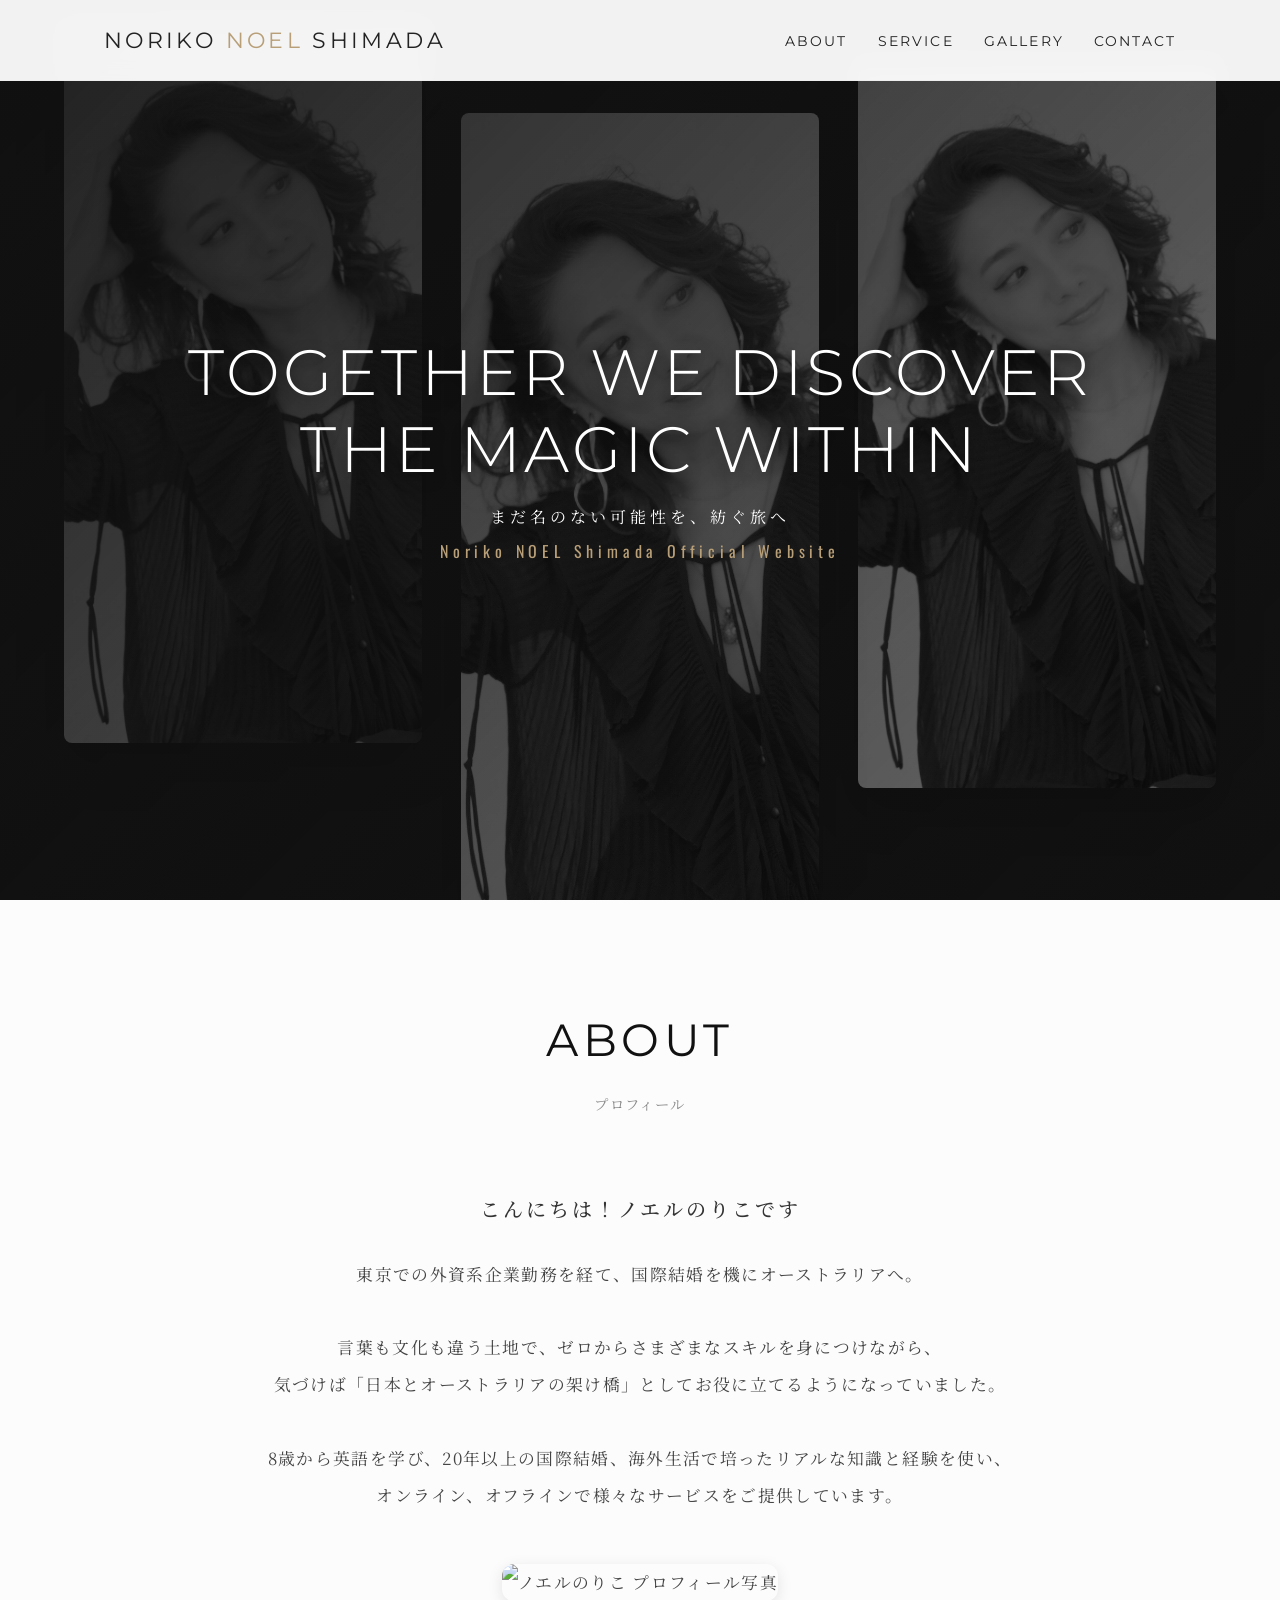
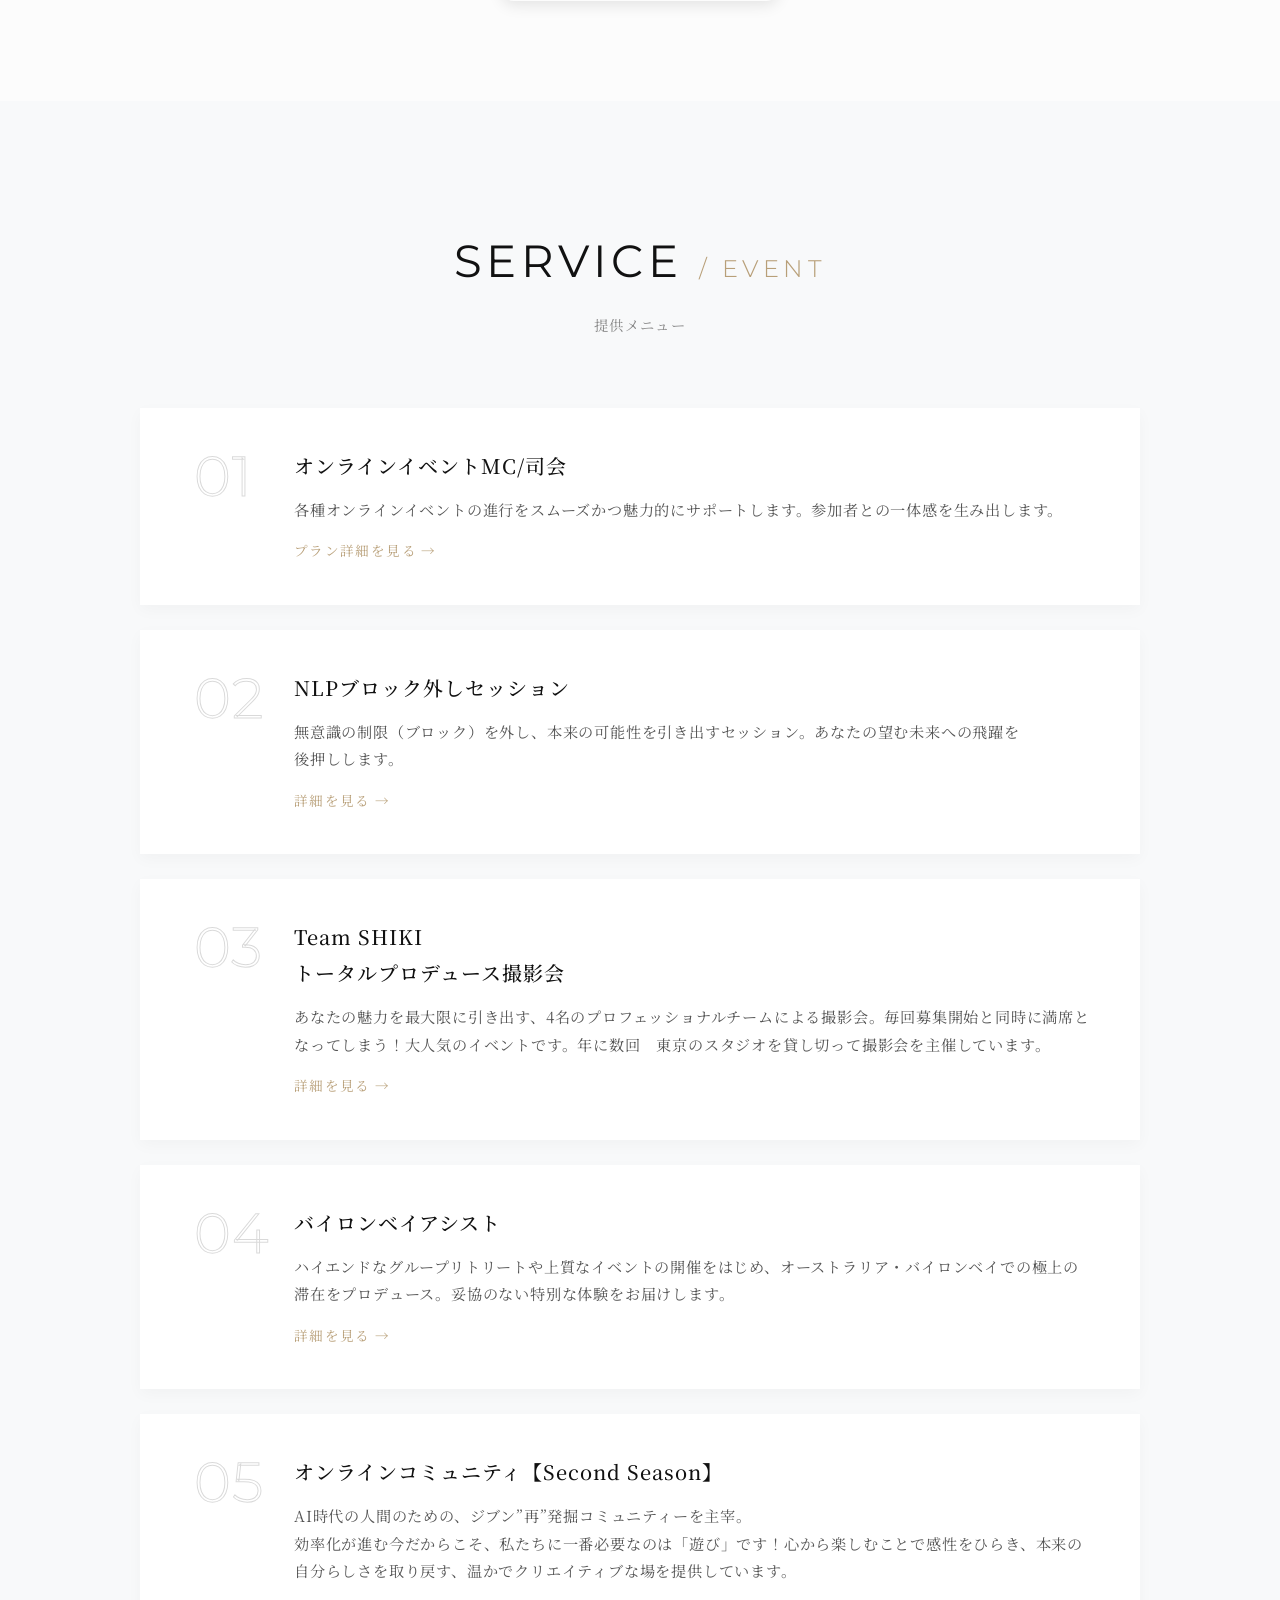
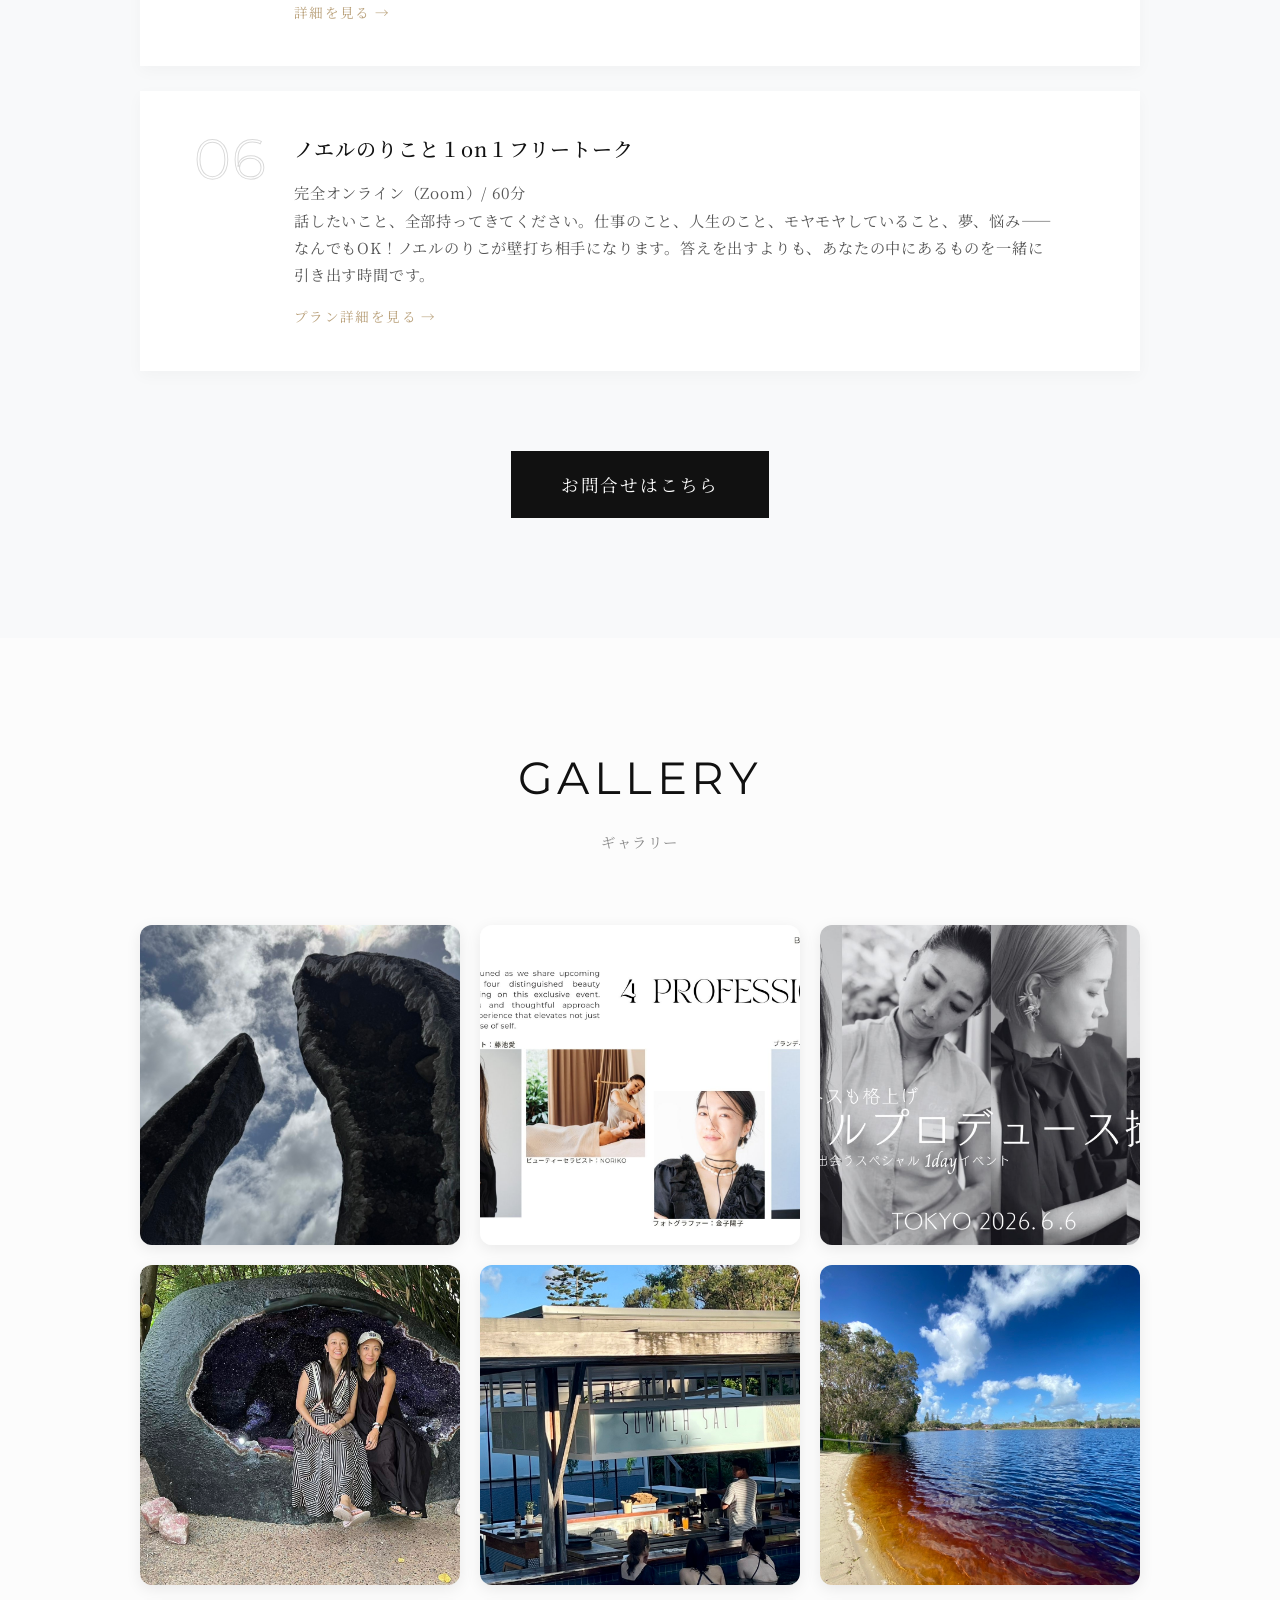
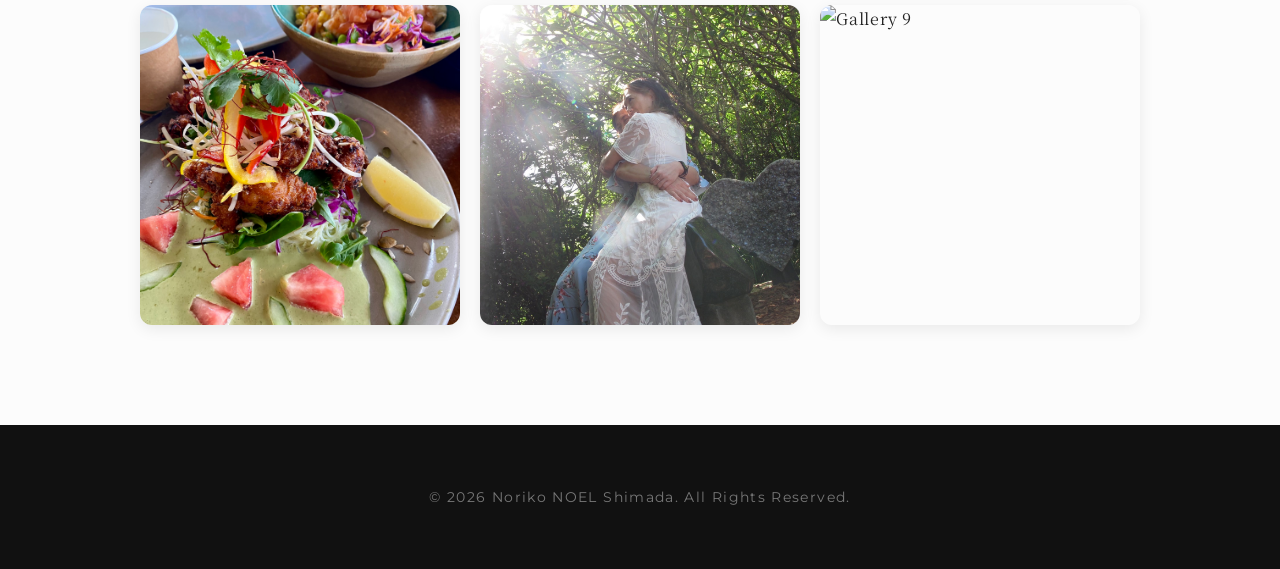
==== commit eec3645b: "Update profile image to 88.png" ====
--- a/index.html
+++ b/index.html
@@ -69,7 +69,7 @@
                             class="ib">ご提供しています。</span>
                     </p>
                     <div class="about-image" style="margin-top: 50px;">
-                        <img src="images/100.png" alt="ノエルのりこ プロフィール写真"
+                        <img src="images/88.png" alt="ノエルのりこ プロフィール写真"
                             style="width: 100%; aspect-ratio: 16 / 9; object-fit: cover; border-radius: 12px; box-shadow: 0 4px 15px rgba(0,0,0,0.1);">
                     </div>
                 </div>
